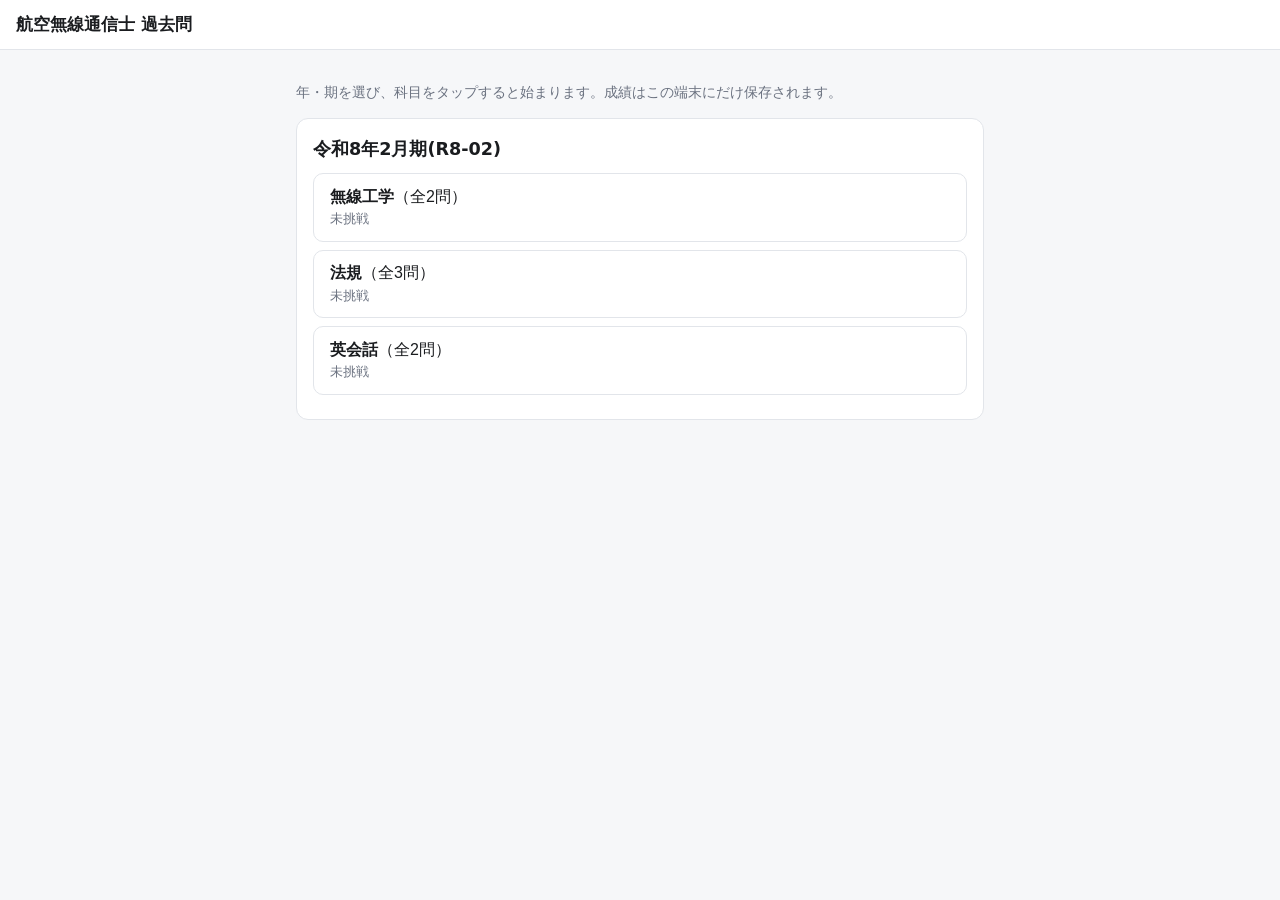
==== index.html @ 79423edd "Phase0: 航空無線通信士 過去問アプリ(素の静的サイト) - index.html/app.js/style.css + quiz-core.mjs(採点/成績の純粋関数) - 選択→1問ずつ(" ====
<!doctype html>
<html lang="ja">
<head>
  <meta charset="utf-8">
  <meta name="viewport" content="width=device-width, initial-scale=1, viewport-fit=cover">
  <title>航空無線通信士 過去問</title>
  <link rel="stylesheet" href="style.css">
</head>
<body>
  <header>
    <h1>航空無線通信士 過去問</h1>
    <button id="home-btn" class="link-btn" hidden>← 科目選択にもどる</button>
  </header>

  <!-- 選択画面 -->
  <section id="screen-select" class="screen">
    <p class="hint">年・期を選び、科目をタップすると始まります。成績はこの端末にだけ保存されます。</p>
    <div id="exam-list"></div>
  </section>

  <!-- 出題画面 -->
  <section id="screen-quiz" class="screen" hidden>
    <div id="quiz-meta"></div>
    <div id="progress"></div>
    <article id="question"></article>
    <nav id="quiz-nav">
      <button id="prev-btn">← 前へ</button>
      <button id="next-btn">次へ →</button>
      <button id="grade-btn" class="primary" hidden>採点する</button>
    </nav>
  </section>

  <!-- 結果画面 -->
  <section id="screen-result" class="screen" hidden>
    <div id="result-summary"></div>
    <h2>誤答の見直し</h2>
    <div id="wrong-list"></div>
    <button id="result-home-btn" class="primary">科目選択にもどる</button>
  </section>

  <script type="module" src="app.js"></script>
</body>
</html>
---- style.css ----
:root {
  --bg: #f6f7f9; --card: #ffffff; --ink: #1a1c1f; --muted: #6b7280;
  --line: #e2e5ea; --accent: #1a73e8; --ok: #137333; --ng: #c5221f;
  --pick: #e8f0fe;
}
@media (prefers-color-scheme: dark) {
  :root {
    --bg: #14161a; --card: #1e2127; --ink: #e8eaed; --muted: #9aa0a6;
    --line: #2c2f36; --accent: #8ab4f8; --ok: #81c995; --ng: #f28b82;
    --pick: #223049;
  }
}
* { box-sizing: border-box; }
body {
  margin: 0; background: var(--bg); color: var(--ink);
  font-family: system-ui, "Hiragino Sans", "Noto Sans JP", sans-serif;
  line-height: 1.6; -webkit-text-size-adjust: 100%;
}
header {
  position: sticky; top: 0; background: var(--card); border-bottom: 1px solid var(--line);
  padding: .7rem 1rem; display: flex; align-items: center; gap: 1rem;
}
header h1 { font-size: 1.05rem; margin: 0; }
.link-btn { background: none; border: none; color: var(--accent); cursor: pointer; font-size: .9rem; }
.screen { max-width: 720px; margin: 0 auto; padding: 1rem; }
.hint { color: var(--muted); font-size: .9rem; }

/* 選択画面 */
.exam-card { background: var(--card); border: 1px solid var(--line); border-radius: 12px; padding: 1rem; margin-bottom: 1rem; }
.exam-card h2 { margin: 0 0 .6rem; font-size: 1.1rem; }
.subject-btn {
  display: block; width: 100%; text-align: left; background: var(--card);
  border: 1px solid var(--line); border-radius: 10px; padding: .8rem 1rem; margin: .5rem 0;
  color: var(--ink); cursor: pointer; font-size: 1rem;
}
.subject-btn:hover { border-color: var(--accent); }
.subject-btn .name { font-weight: 700; }
.subject-btn .stats { display: block; color: var(--muted); font-size: .8rem; margin-top: .2rem; }

/* 出題画面 */
#quiz-meta { color: var(--muted); font-size: .85rem; }
#progress { font-size: .85rem; color: var(--muted); margin: .3rem 0 .8rem; }
#question { background: var(--card); border: 1px solid var(--line); border-radius: 12px; padding: 1rem; }
.q-no { font-weight: 700; color: var(--accent); }
.q-instruction { font-size: .9rem; color: var(--muted); margin: .3rem 0; }
.q-text { margin: .5rem 0 1rem; white-space: pre-wrap; }
.q-figure { max-width: 100%; border: 1px solid var(--line); border-radius: 8px; margin-bottom: 1rem; }
.figure-missing { padding: 1.5rem; text-align: center; color: var(--muted); background: var(--bg); border: 1px dashed var(--line); border-radius: 8px; margin-bottom: 1rem; }
.choice { display: flex; gap: .6rem; align-items: flex-start; border: 1px solid var(--line); border-radius: 10px; padding: .7rem .8rem; margin: .5rem 0; cursor: pointer; }
.choice:hover { border-color: var(--accent); }
.choice.picked { background: var(--pick); border-color: var(--accent); }
.choice input { margin-top: .35rem; }
.blank-group { border-top: 1px solid var(--line); padding-top: .7rem; margin-top: .7rem; }
.blank-label { font-weight: 700; }
.blank-text { font-size: .95rem; margin: .2rem 0 .4rem; }
.blank-group select { width: 100%; padding: .5rem; border-radius: 8px; border: 1px solid var(--line); background: var(--card); color: var(--ink); font-size: 1rem; }
.tf-row { display: inline-flex; gap: 1rem; margin-right: 1rem; }

#quiz-nav { display: flex; gap: .6rem; margin-top: 1rem; }
#quiz-nav button { flex: 1; padding: .8rem; border-radius: 10px; border: 1px solid var(--line); background: var(--card); color: var(--ink); font-size: 1rem; cursor: pointer; }
button.primary { background: var(--accent); color: #fff; border-color: var(--accent); font-weight: 700; }
button:disabled { opacity: .4; cursor: default; }

/* 結果画面 */
#result-summary { background: var(--card); border: 1px solid var(--line); border-radius: 12px; padding: 1.2rem; text-align: center; }
.score-big { font-size: 2.2rem; font-weight: 800; }
.rate { font-size: 1.1rem; color: var(--muted); }
.wrong-item { background: var(--card); border: 1px solid var(--line); border-left: 4px solid var(--ng); border-radius: 10px; padding: .9rem; margin: .7rem 0; }
.wrong-item .yours { color: var(--ng); }
.wrong-item .correct { color: var(--ok); }
.wrong-item .explanation { font-size: .9rem; color: var(--muted); margin-top: .5rem; }
.all-correct { color: var(--ok); font-weight: 700; }
#result-home-btn { width: 100%; padding: .9rem; border-radius: 10px; margin-top: 1rem; cursor: pointer; }
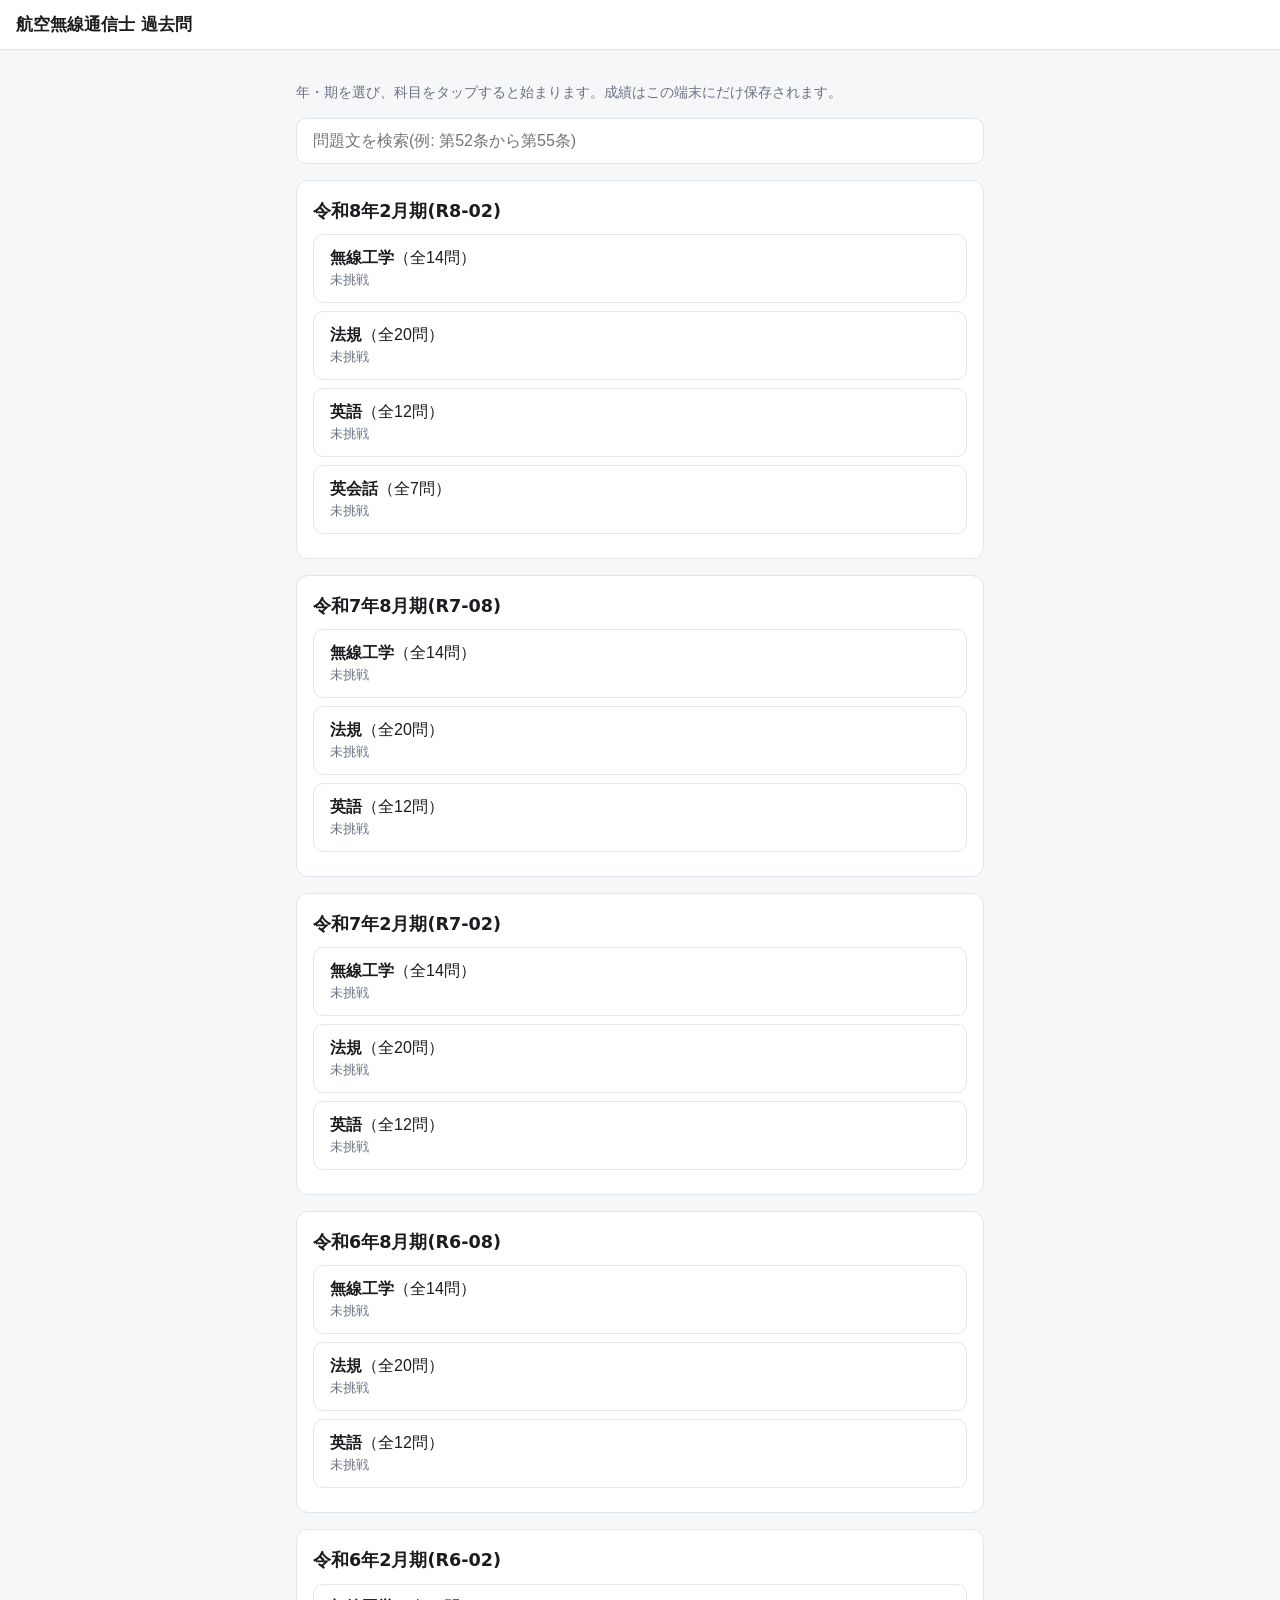
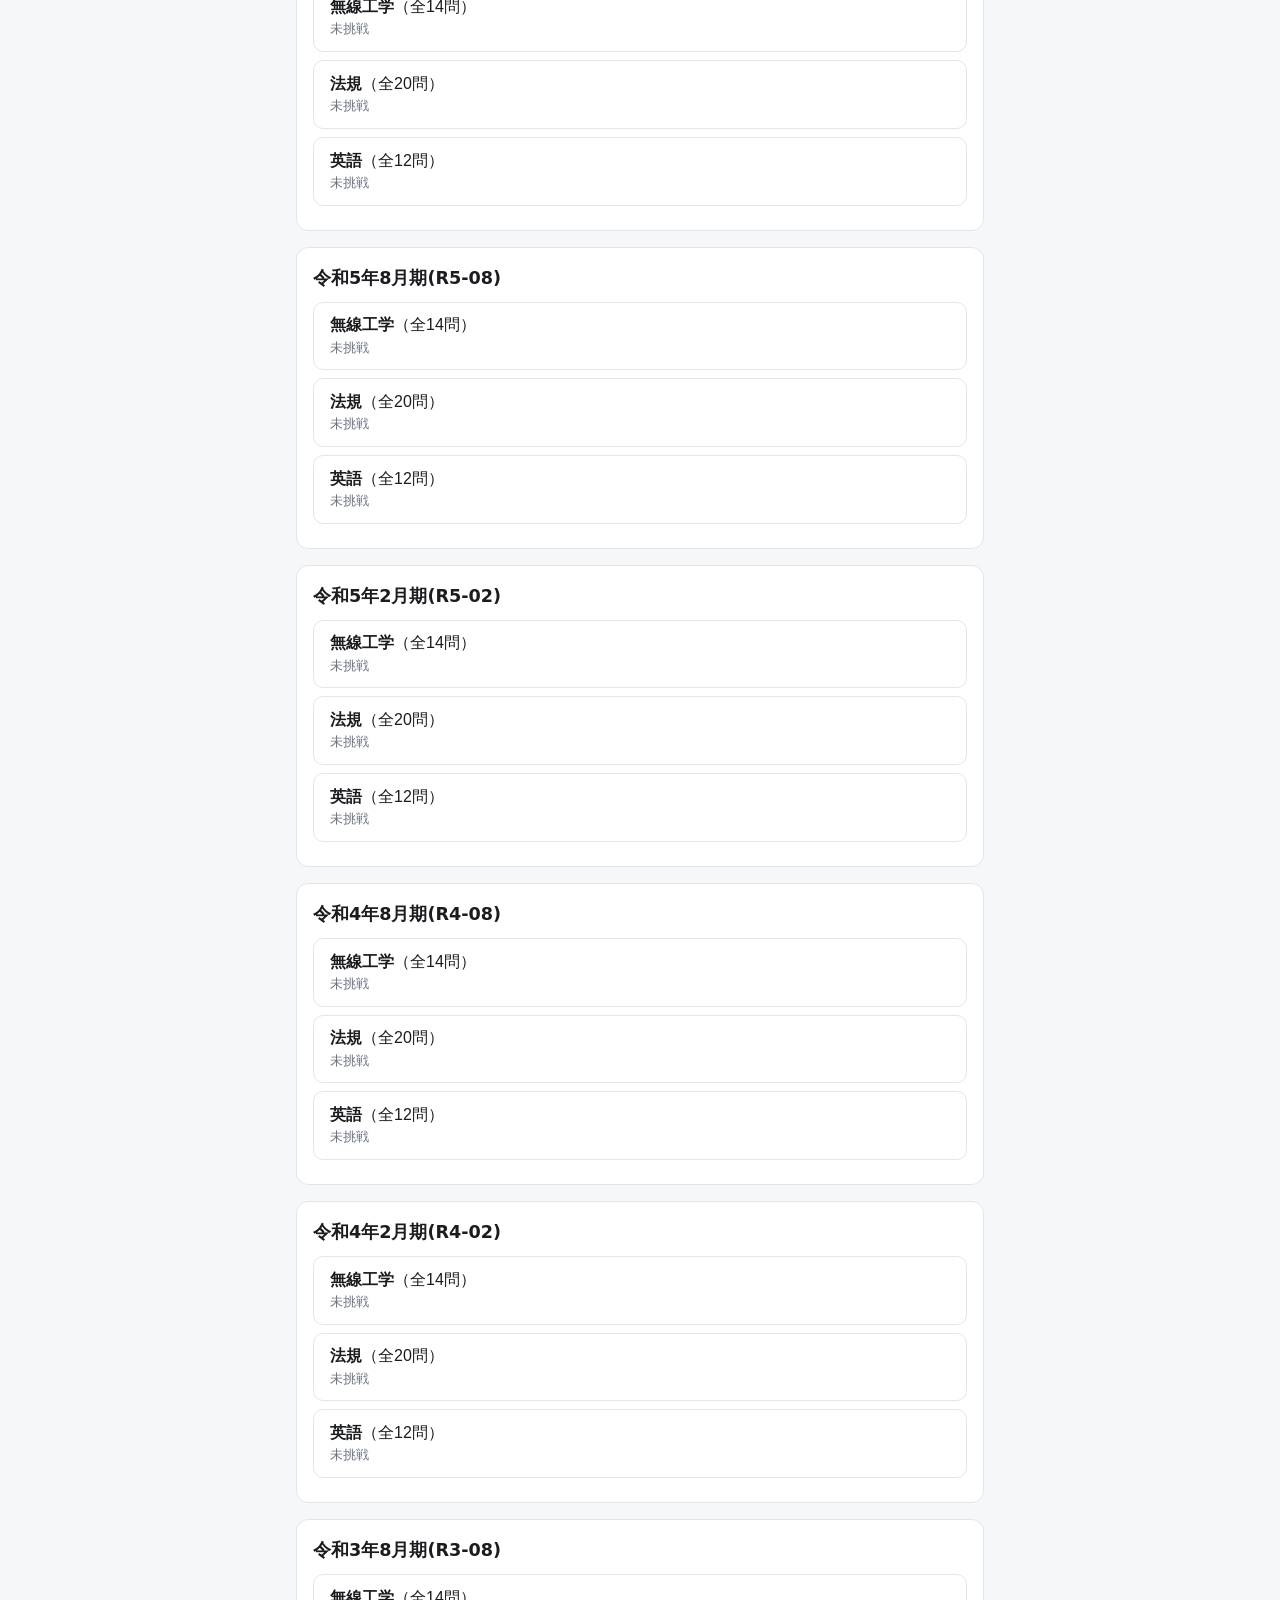
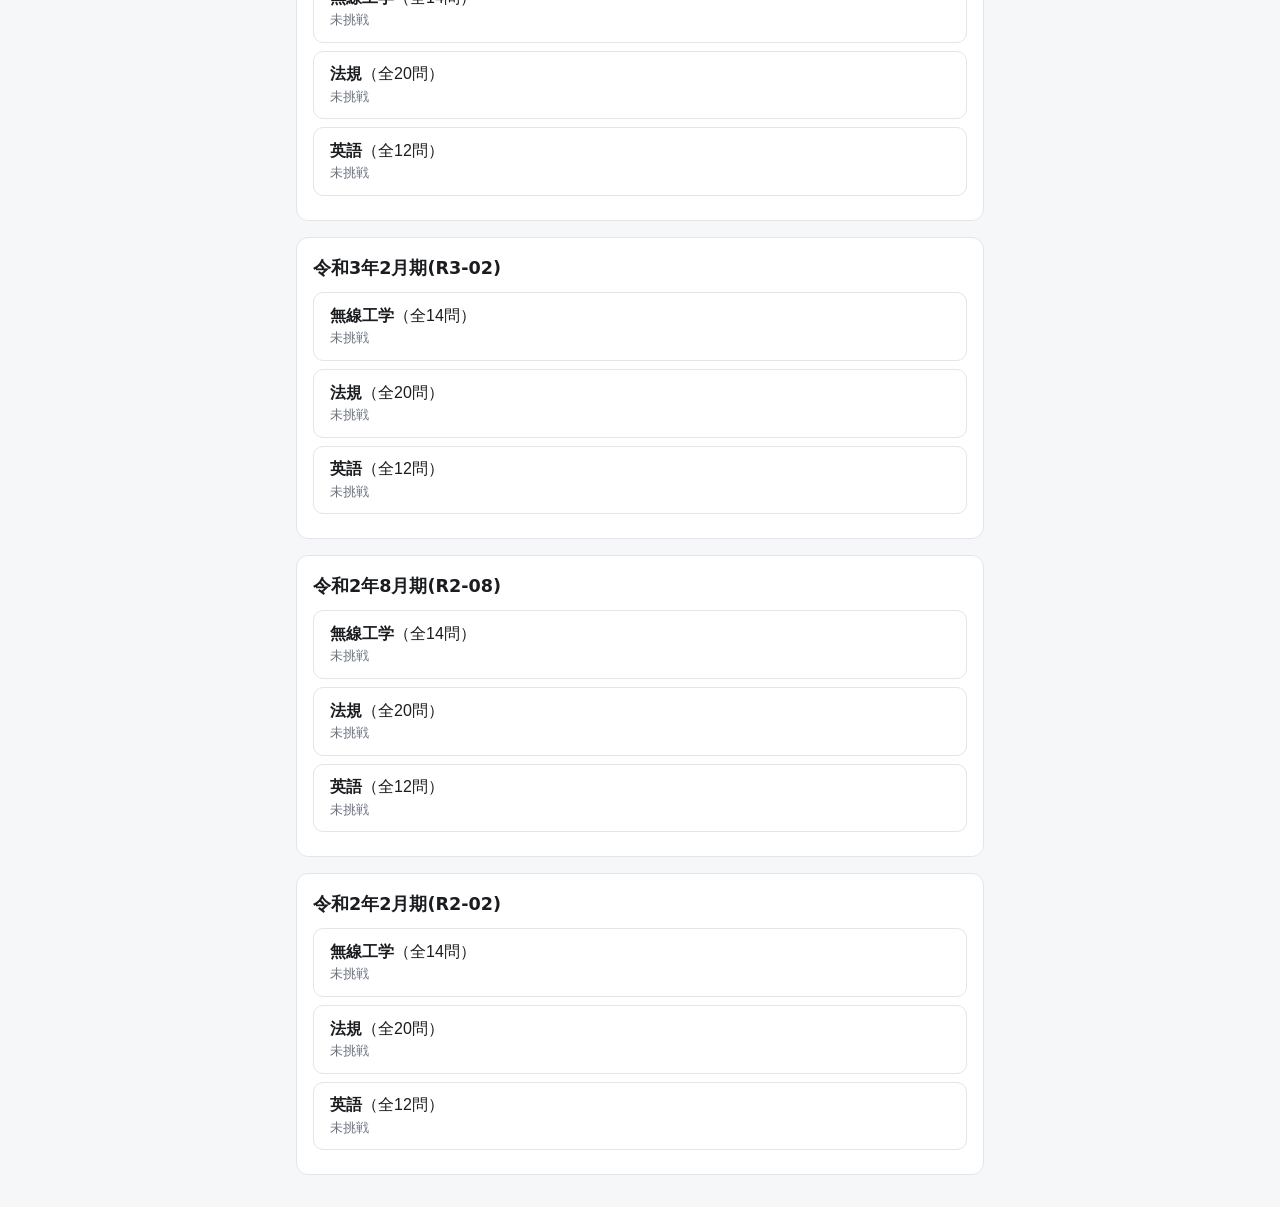
==== commit 108503a4: "問題文の全文検索を追加 選択画面に検索ボックスを追加し、全13期・約605問を横断して instruction/text/passage/options/blanks/explanationから文言検" ====
--- a/index.html
+++ b/index.html
@@ -15,6 +15,10 @@
   <!-- 選択画面 -->
   <section id="screen-select" class="screen">
     <p class="hint">年・期を選び、科目をタップすると始まります。成績はこの端末にだけ保存されます。</p>
+    <div id="search-box">
+      <input type="search" id="search-input" placeholder="問題文を検索(例: 第52条から第55条)" autocomplete="off">
+    </div>
+    <div id="search-results" hidden></div>
     <div id="exam-list"></div>
   </section>
 
--- a/style.css
+++ b/style.css
@@ -36,13 +36,46 @@
 .subject-btn:hover { border-color: var(--accent); }
 .subject-btn .name { font-weight: 700; }
 .subject-btn .stats { display: block; color: var(--muted); font-size: .8rem; margin-top: .2rem; }
+.mistake-review-btn {
+  display: block; width: 100%; text-align: left; margin: 0 0 .6rem; padding: .8rem 1.1rem;
+  background: transparent; border: 1.5px dashed #d9730d; border-radius: 12px;
+  color: #d9730d; font-size: .95rem; font-weight: 700; cursor: pointer;
+}
+.mistake-review-btn:hover { background: rgba(217, 115, 13, 0.08); }
+@media (prefers-color-scheme: dark) {
+  .mistake-review-btn { color: #e8894a; border-color: #e8894a; }
+  .mistake-review-btn:hover { background: rgba(232, 137, 74, 0.12); }
+}
+
+/* 検索 */
+#search-box { margin-bottom: 1rem; }
+#search-input {
+  width: 100%; padding: .8rem 1rem; border-radius: 10px; border: 1px solid var(--line);
+  background: var(--card); color: var(--ink); font-size: 1rem;
+}
+#search-input:focus { outline: none; border-color: var(--accent); }
+#search-results { margin-bottom: 1rem; }
+.search-result-count { color: var(--muted); font-size: .85rem; margin-bottom: .6rem; }
+.search-no-results { color: var(--muted); text-align: center; padding: 1.5rem; }
+.search-result { background: var(--card); border: 1px solid var(--line); border-radius: 10px; padding: .8rem 1rem; margin: .6rem 0; }
+.search-result-summary { cursor: pointer; }
+.search-result-summary:hover .snippet { color: var(--accent); }
+.search-result .snippet { margin-top: .4rem; font-size: .9rem; white-space: pre-wrap; }
+.search-result mark { background: var(--pick); color: var(--ink); border-radius: 3px; padding: 0 .1rem; }
+.search-result-detail { margin-top: .8rem; padding-top: .8rem; border-top: 1px solid var(--line); }
+.search-result-detail .correct { color: var(--ok); }
+.search-result-detail .explanation { font-size: .9rem; color: var(--muted); margin-top: .5rem; }
 
 /* 出題画面 */
 #quiz-meta { color: var(--muted); font-size: .85rem; }
 #progress { font-size: .85rem; color: var(--muted); margin: .3rem 0 .8rem; }
 #question { background: var(--card); border: 1px solid var(--line); border-radius: 12px; padding: 1rem; }
 .q-no { font-weight: 700; color: var(--accent); }
+.prev-wrong-badge { display: inline-block; margin-left: .6rem; padding: .1rem .5rem; font-size: .72rem; font-weight: 700; color: #fff; background: #d9730d; border-radius: 999px; vertical-align: middle; }
+@media (prefers-color-scheme: dark) { .prev-wrong-badge { background: #e8894a; color: #1a1c1f; } }
+.source-tag { display: inline-block; margin-left: .6rem; padding: .05rem .5rem; font-size: .72rem; font-weight: 600; color: var(--muted); background: var(--bg); border: 1px solid var(--line); border-radius: 999px; vertical-align: middle; }
 .q-instruction { font-size: .9rem; color: var(--muted); margin: .3rem 0; }
+.q-passage { white-space: pre-wrap; background: var(--bg); border: 1px solid var(--line); border-radius: 8px; padding: .8rem; margin: .5rem 0 .8rem; max-height: 46vh; overflow-y: auto; font-size: .95rem; }
 .q-text { margin: .5rem 0 1rem; white-space: pre-wrap; }
 .q-figure { max-width: 100%; border: 1px solid var(--line); border-radius: 8px; margin-bottom: 1rem; }
 .figure-missing { padding: 1.5rem; text-align: center; color: var(--muted); background: var(--bg); border: 1px dashed var(--line); border-radius: 8px; margin-bottom: 1rem; }
@@ -50,6 +83,12 @@
 .choice:hover { border-color: var(--accent); }
 .choice.picked { background: var(--pick); border-color: var(--accent); }
 .choice input { margin-top: .35rem; }
+.fill-text { line-height: 2.4; }
+select.blank-inline { display: inline-block; margin: 0 .15rem; padding: .1rem .35rem; border-radius: 6px; border: 1.5px solid var(--accent); background: var(--pick); color: var(--ink); font-size: .95rem; max-width: 100%; vertical-align: baseline; }
+.option-pool { margin-top: 1rem; padding: .8rem; background: var(--bg); border: 1px solid var(--line); border-radius: 8px; font-size: .9rem; }
+.pool-head { font-weight: 700; color: var(--muted); margin-bottom: .4rem; }
+.pool-item { display: inline-block; margin: .2rem 1rem .2rem 0; }
+.pool-item b { color: var(--accent); margin-right: .25rem; }
 .blank-group { border-top: 1px solid var(--line); padding-top: .7rem; margin-top: .7rem; }
 .blank-label { font-weight: 700; }
 .blank-text { font-size: .95rem; margin: .2rem 0 .4rem; }
@@ -65,6 +104,9 @@
 #result-summary { background: var(--card); border: 1px solid var(--line); border-radius: 12px; padding: 1.2rem; text-align: center; }
 .score-big { font-size: 2.2rem; font-weight: 800; }
 .rate { font-size: 1.1rem; color: var(--muted); }
+.bank-status { margin-top: .6rem; font-size: .85rem; color: #d9730d; font-weight: 700; }
+.bank-status.resolved { color: var(--ok); }
+@media (prefers-color-scheme: dark) { .bank-status { color: #e8894a; } }
 .wrong-item { background: var(--card); border: 1px solid var(--line); border-left: 4px solid var(--ng); border-radius: 10px; padding: .9rem; margin: .7rem 0; }
 .wrong-item .yours { color: var(--ng); }
 .wrong-item .correct { color: var(--ok); }
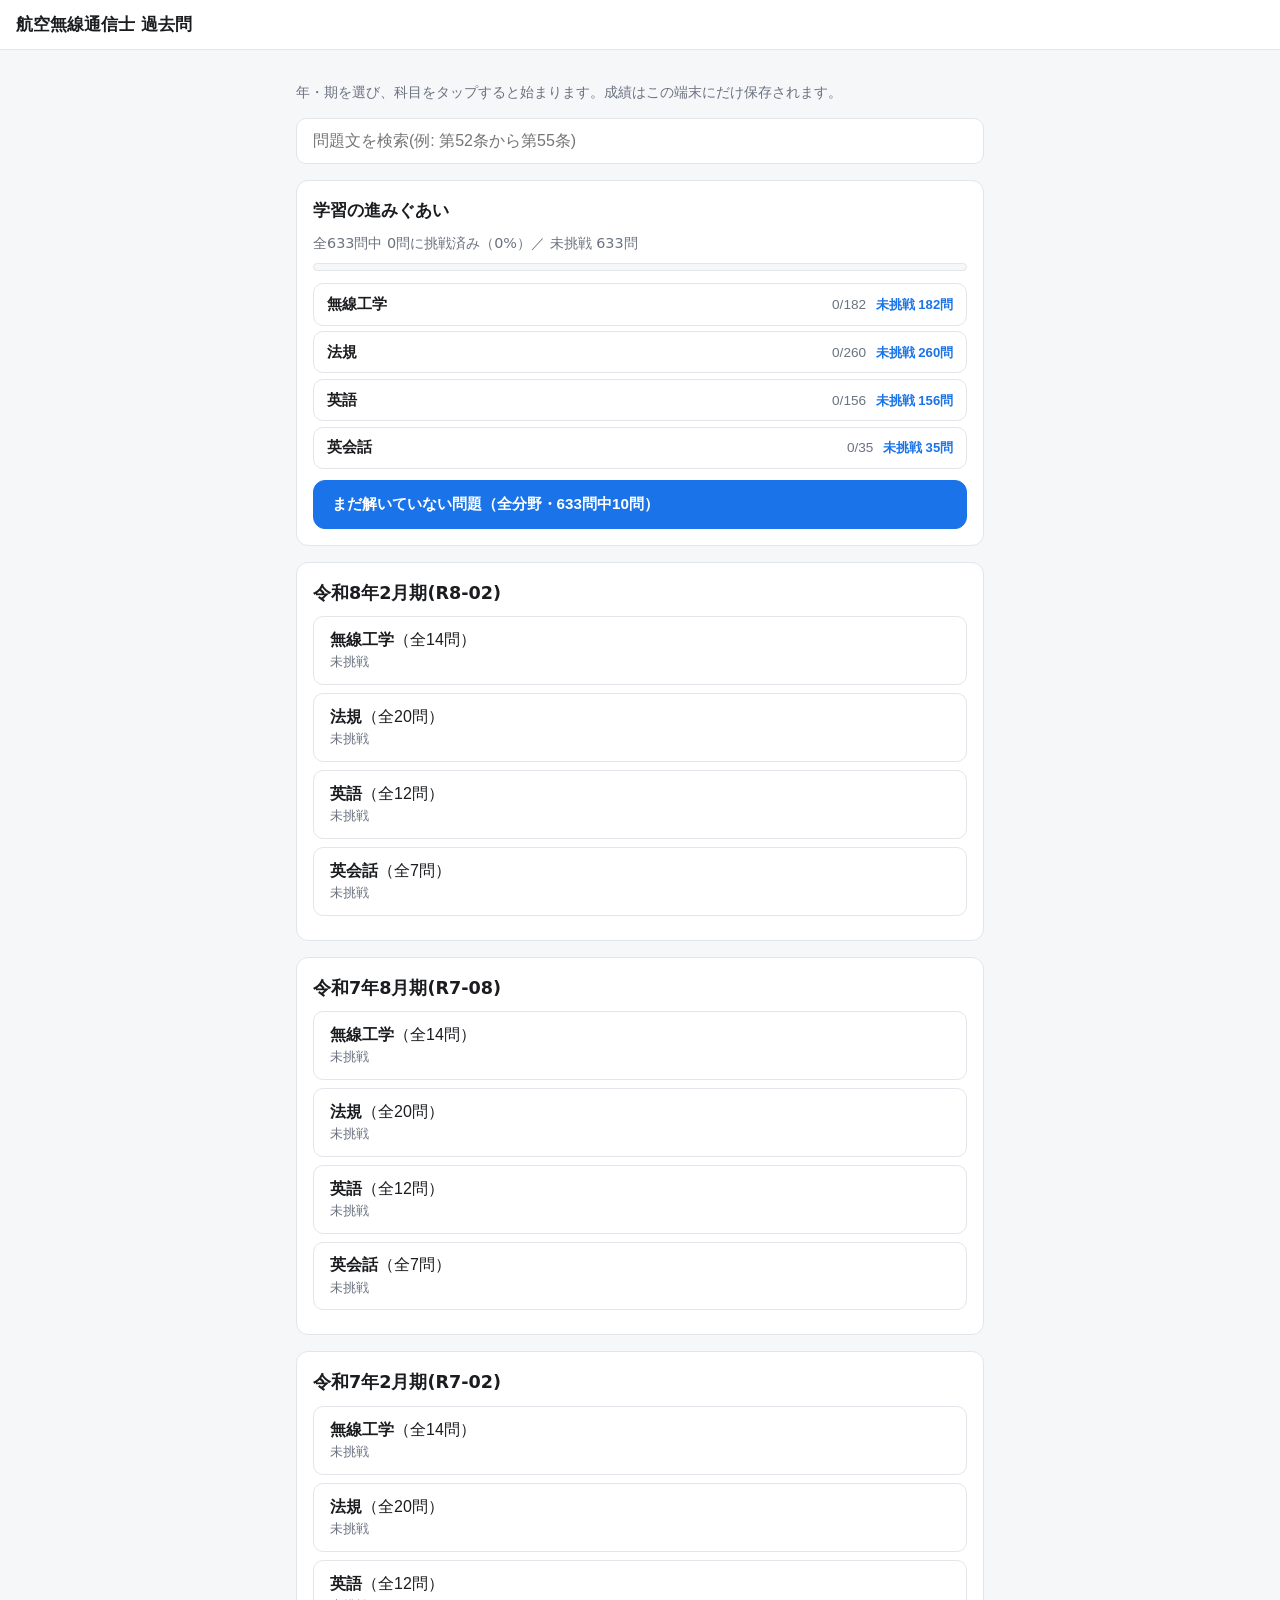
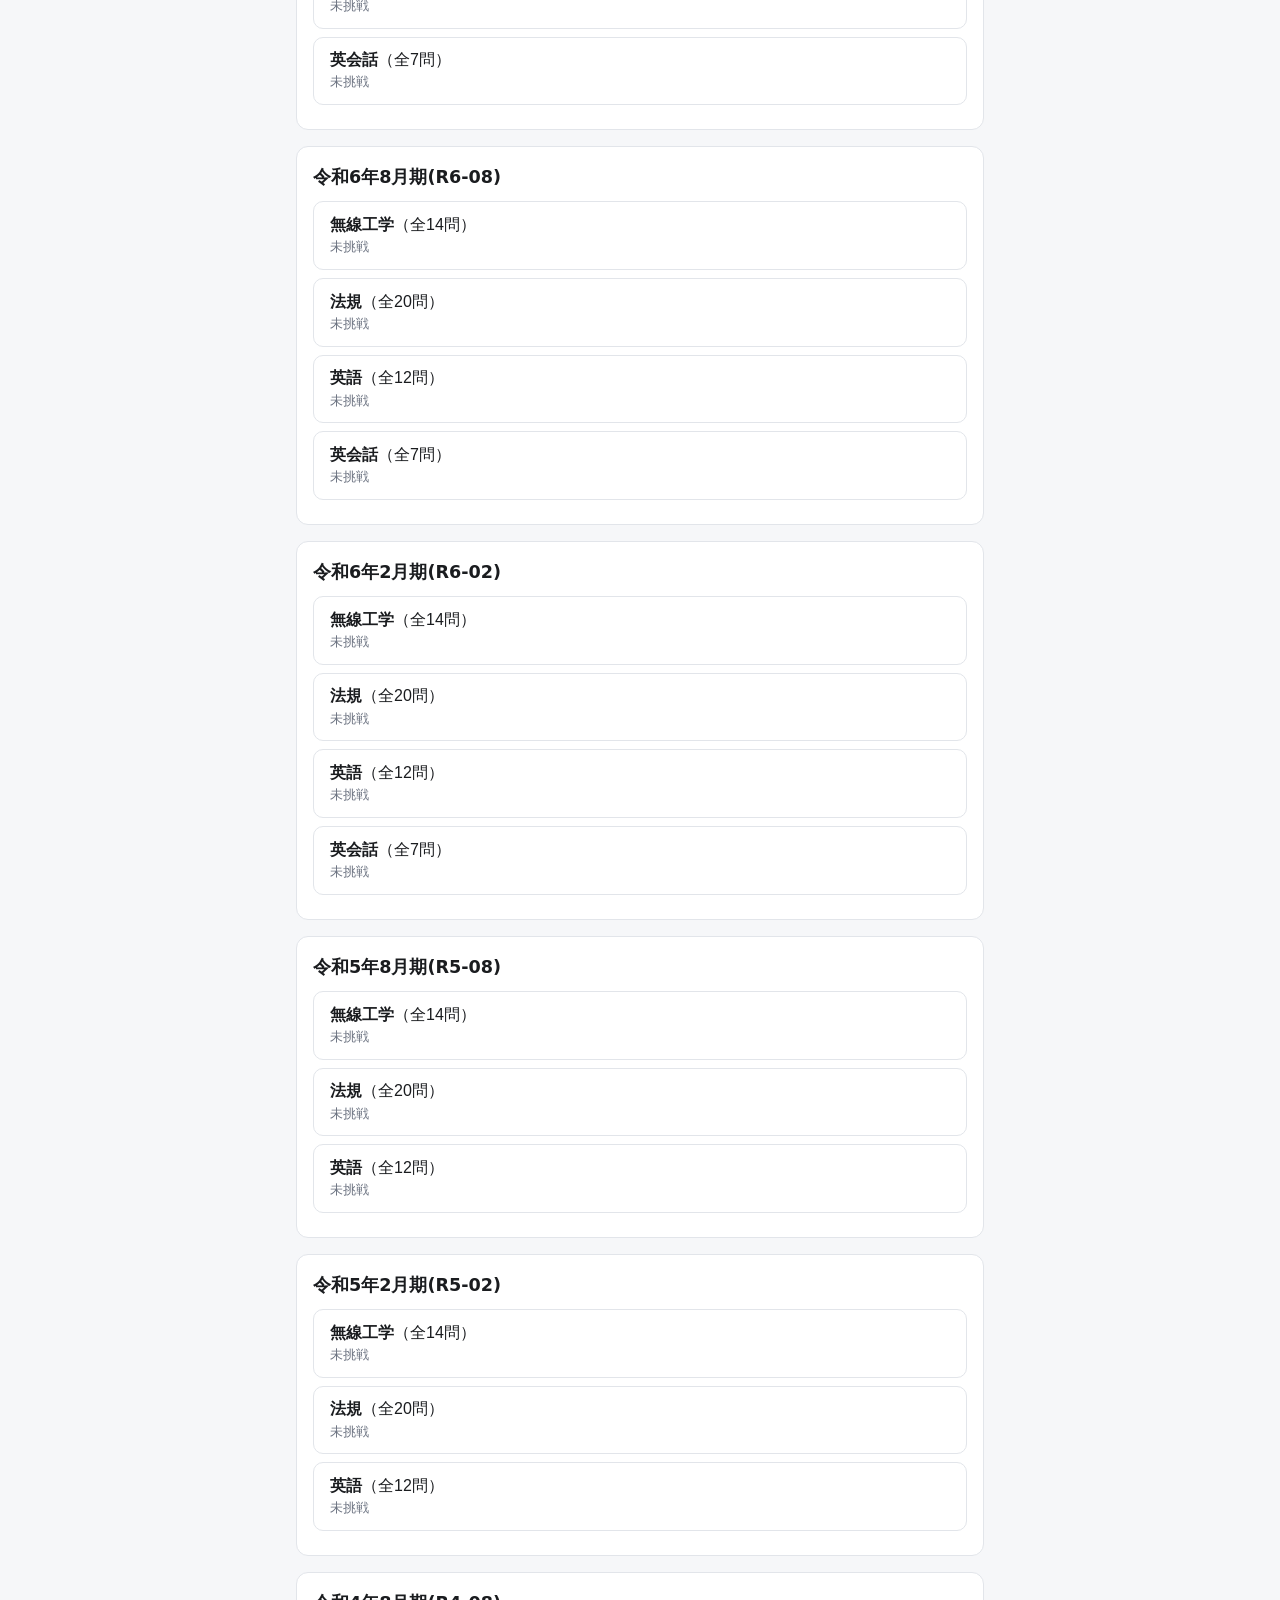
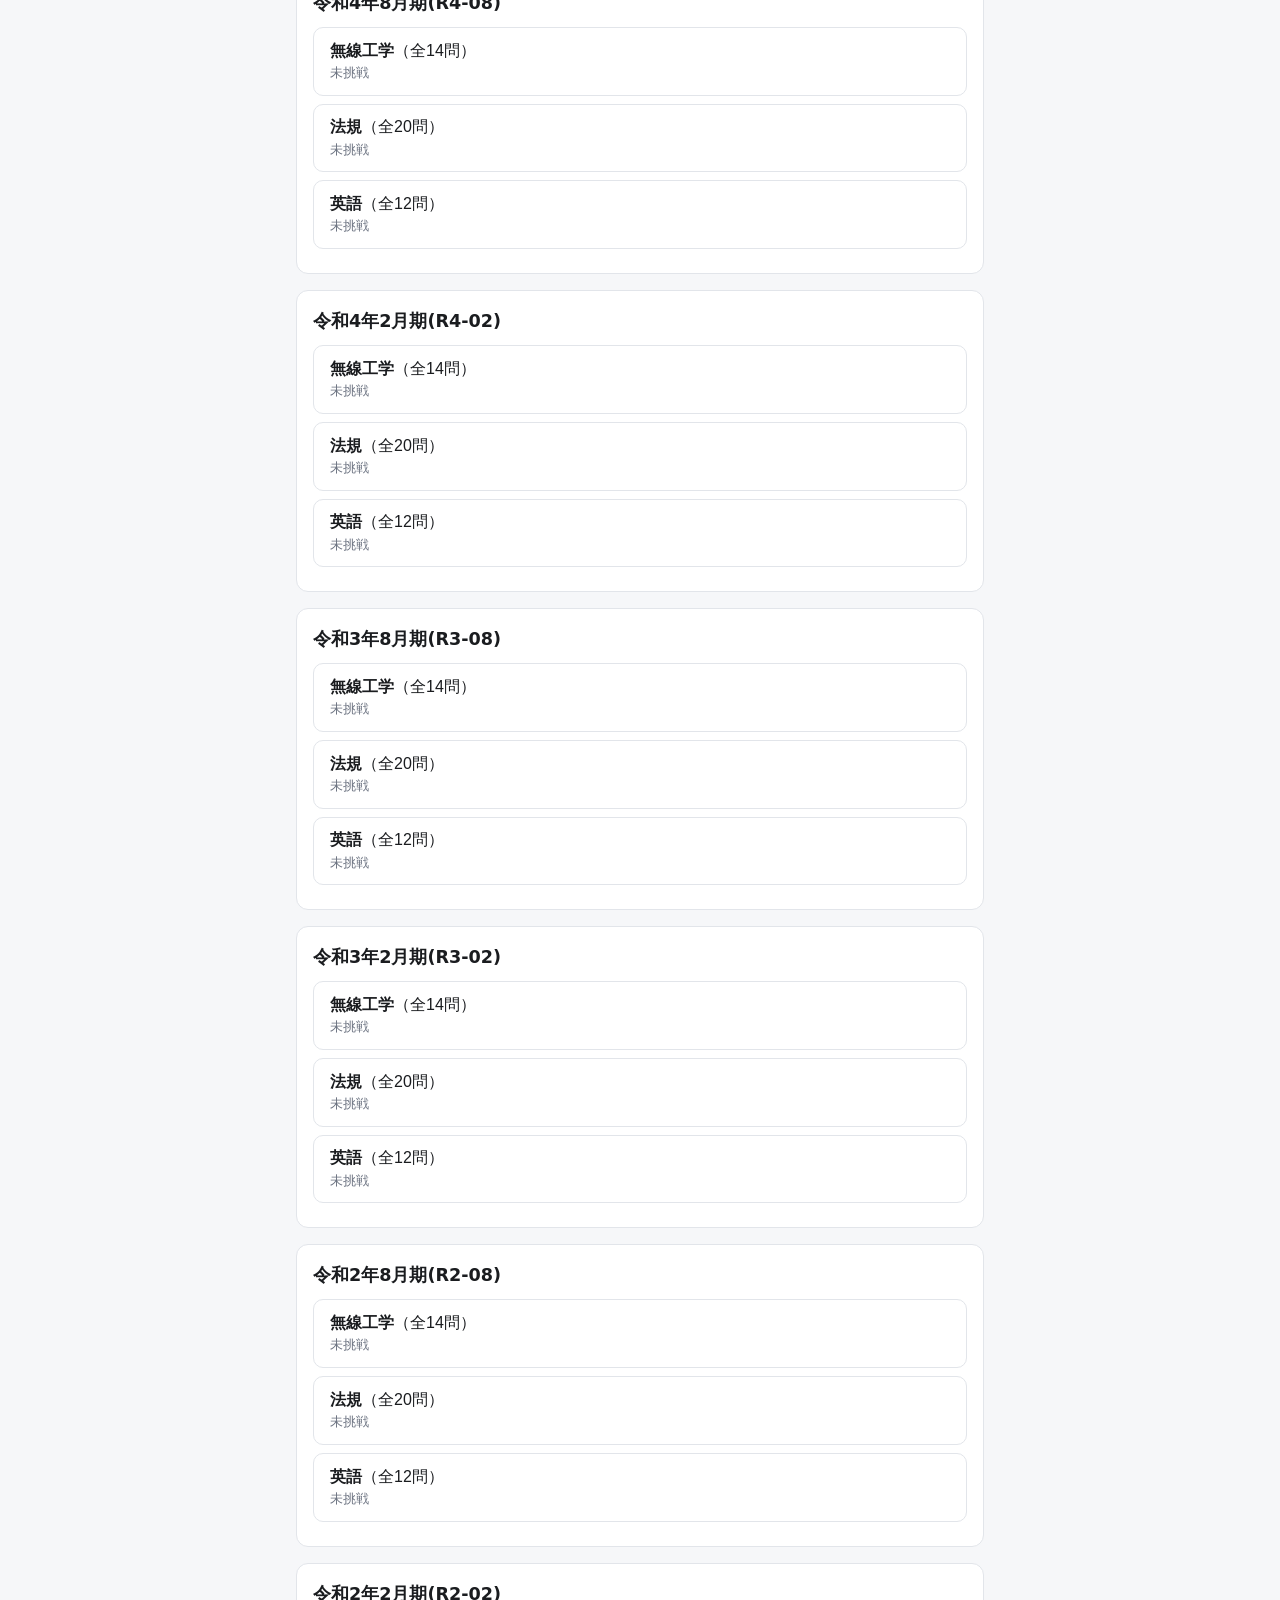
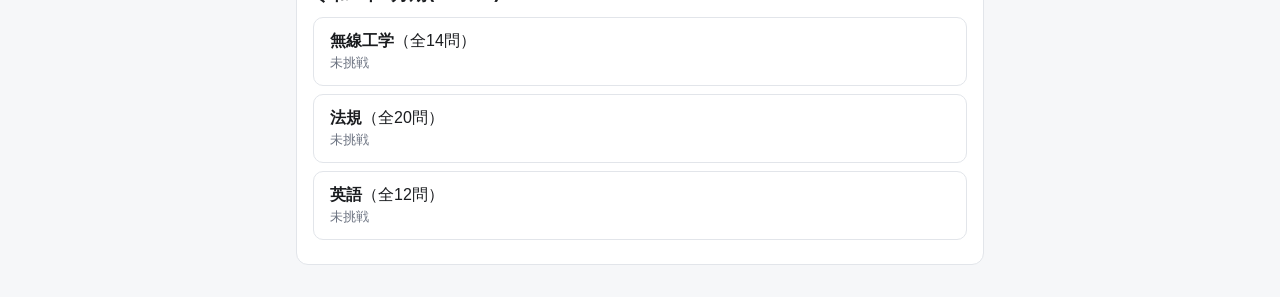
==== commit 83363bda: "未挑戦の可視化・誤答ランキング・合格判定を追加 1. 学習の進みぐあい: 全633問の消化率と科目別の未挑戦数を最上部に表示。    科目行と全分野ボタンから「まだ解いていない問題」だけをランダム出題" ====
--- a/index.html
+++ b/index.html
@@ -20,6 +20,13 @@
     </div>
     <div id="search-results" hidden></div>
     <div id="exam-list"></div>
+  </section>
+
+  <!-- よく間違える問題ランキング -->
+  <section id="screen-ranking" class="screen" hidden>
+    <h2 class="ranking-title">よく間違える問題</h2>
+    <p class="hint">通算で間違えた回数が多い順です。タップすると正解まで表示します。</p>
+    <div id="ranking-list"></div>
   </section>
 
   <!-- 出題画面 -->
--- a/style.css
+++ b/style.css
@@ -47,6 +47,42 @@
   .mistake-review-btn:hover { background: rgba(232, 137, 74, 0.12); }
 }
 
+/* 学習の進みぐあい */
+.progress-card { background: var(--card); border: 1px solid var(--line); border-radius: 12px; padding: 1rem; margin-bottom: 1rem; }
+.progress-card h2 { margin: 0 0 .5rem; font-size: 1.05rem; }
+.progress-line { font-size: .9rem; color: var(--muted); }
+.progress-bar { height: 8px; background: var(--bg); border: 1px solid var(--line); border-radius: 999px; overflow: hidden; margin: .5rem 0 .8rem; }
+.progress-bar span { display: block; height: 100%; background: var(--accent); }
+.progress-row {
+  display: flex; align-items: baseline; gap: .6rem; width: 100%; text-align: left;
+  background: var(--card); border: 1px solid var(--line); border-radius: 10px;
+  padding: .6rem .8rem; margin: .35rem 0; color: var(--ink); cursor: pointer; font-size: .95rem;
+}
+.progress-row:hover:not(:disabled) { border-color: var(--accent); }
+.progress-row:disabled { opacity: .5; cursor: default; }
+.progress-row .ps-name { font-weight: 700; flex: 1; }
+.progress-row .ps-count { color: var(--muted); font-size: .85rem; }
+.progress-row .ps-rest { color: var(--accent); font-size: .82rem; font-weight: 700; }
+.progress-row:disabled .ps-rest { color: var(--ok); }
+.fresh-quiz-btn {
+  display: block; width: 100%; text-align: left; margin: .7rem 0 0; padding: .8rem 1.1rem;
+  background: var(--accent); border: 1.5px solid var(--accent); border-radius: 12px;
+  color: #fff; font-size: .95rem; font-weight: 700; cursor: pointer;
+}
+.ranking-entry-btn {
+  display: block; width: 100%; text-align: left; margin: 0 0 .6rem; padding: .8rem 1.1rem;
+  background: transparent; border: 1.5px dashed var(--muted); border-radius: 12px;
+  color: var(--ink); font-size: .95rem; font-weight: 700; cursor: pointer;
+}
+.ranking-entry-btn:hover { border-color: var(--accent); color: var(--accent); }
+.ranking-title { margin: 0 0 .3rem; font-size: 1.1rem; }
+
+/* 合格判定 */
+.pass-line { margin-top: .7rem; padding: .6rem .8rem; border-radius: 10px; background: var(--bg); border: 1px solid var(--line); font-size: .85rem; line-height: 1.7; }
+.pass-line b { font-size: 1.1rem; }
+.pass-line.ok { border-color: var(--ok); color: var(--ok); }
+.pass-line.ng { border-color: var(--ng); color: var(--ng); }
+
 /* 検索 */
 #search-box { margin-bottom: 1rem; }
 #search-input {
@@ -56,6 +92,13 @@
 #search-input:focus { outline: none; border-color: var(--accent); }
 #search-results { margin-bottom: 1rem; }
 .search-result-count { color: var(--muted); font-size: .85rem; margin-bottom: .6rem; }
+.search-quiz-bar { display: flex; flex-wrap: wrap; gap: .5rem; margin-bottom: .8rem; }
+.search-quiz-btn {
+  flex: 1 1 auto; padding: .7rem 1rem; border-radius: 10px;
+  border: 1.5px solid var(--accent); background: transparent; color: var(--accent);
+  font-size: .9rem; font-weight: 700; cursor: pointer; white-space: nowrap;
+}
+.search-quiz-btn:hover { background: var(--pick); }
 .search-no-results { color: var(--muted); text-align: center; padding: 1.5rem; }
 .search-result { background: var(--card); border: 1px solid var(--line); border-radius: 10px; padding: .8rem 1rem; margin: .6rem 0; }
 .search-result-summary { cursor: pointer; }
@@ -73,6 +116,8 @@
 .q-no { font-weight: 700; color: var(--accent); }
 .prev-wrong-badge { display: inline-block; margin-left: .6rem; padding: .1rem .5rem; font-size: .72rem; font-weight: 700; color: #fff; background: #d9730d; border-radius: 999px; vertical-align: middle; }
 @media (prefers-color-scheme: dark) { .prev-wrong-badge { background: #e8894a; color: #1a1c1f; } }
+.past-wrong-badge { display: inline-block; margin-left: .6rem; padding: .05rem .5rem; font-size: .72rem; font-weight: 600; color: #d9730d; background: var(--bg); border: 1px solid #d9730d; border-radius: 999px; vertical-align: middle; }
+@media (prefers-color-scheme: dark) { .past-wrong-badge { color: #e8894a; border-color: #e8894a; } }
 .source-tag { display: inline-block; margin-left: .6rem; padding: .05rem .5rem; font-size: .72rem; font-weight: 600; color: var(--muted); background: var(--bg); border: 1px solid var(--line); border-radius: 999px; vertical-align: middle; }
 .q-instruction { font-size: .9rem; color: var(--muted); margin: .3rem 0; }
 .q-passage { white-space: pre-wrap; background: var(--bg); border: 1px solid var(--line); border-radius: 8px; padding: .8rem; margin: .5rem 0 .8rem; max-height: 46vh; overflow-y: auto; font-size: .95rem; }
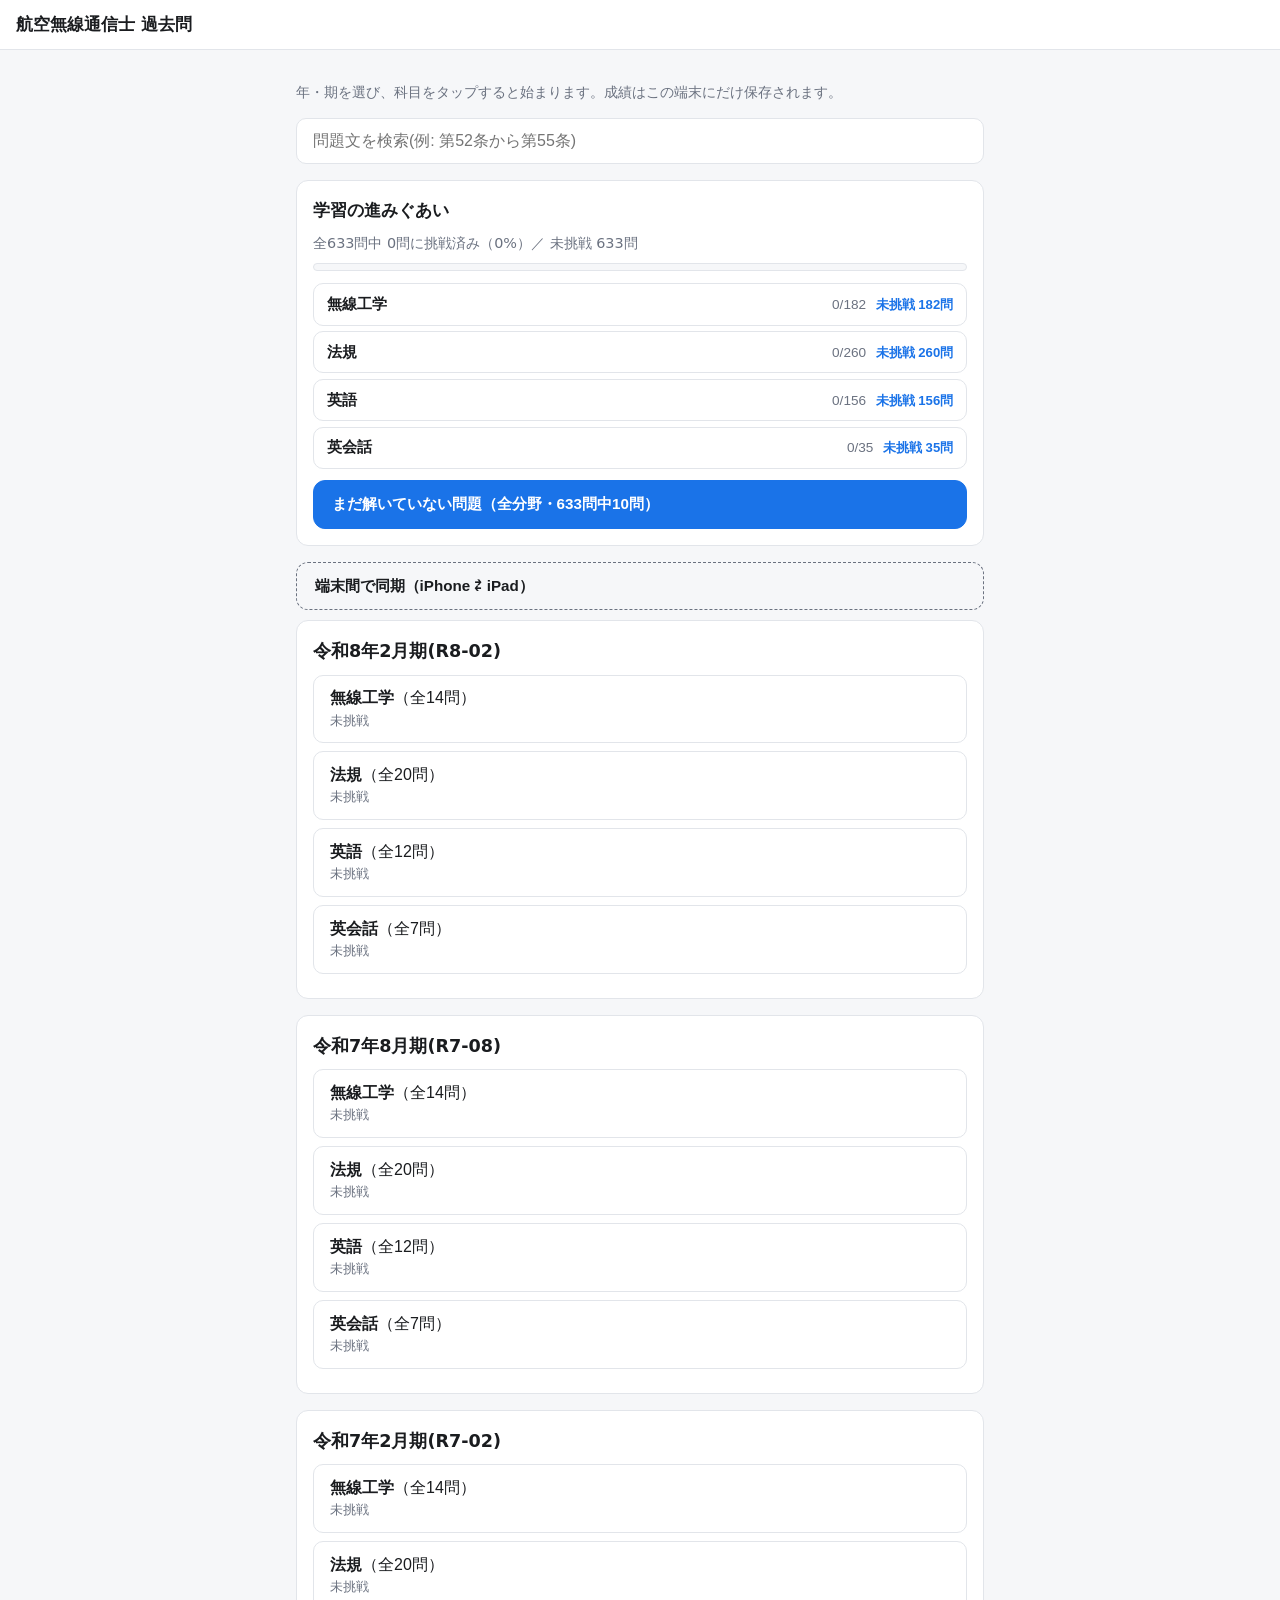
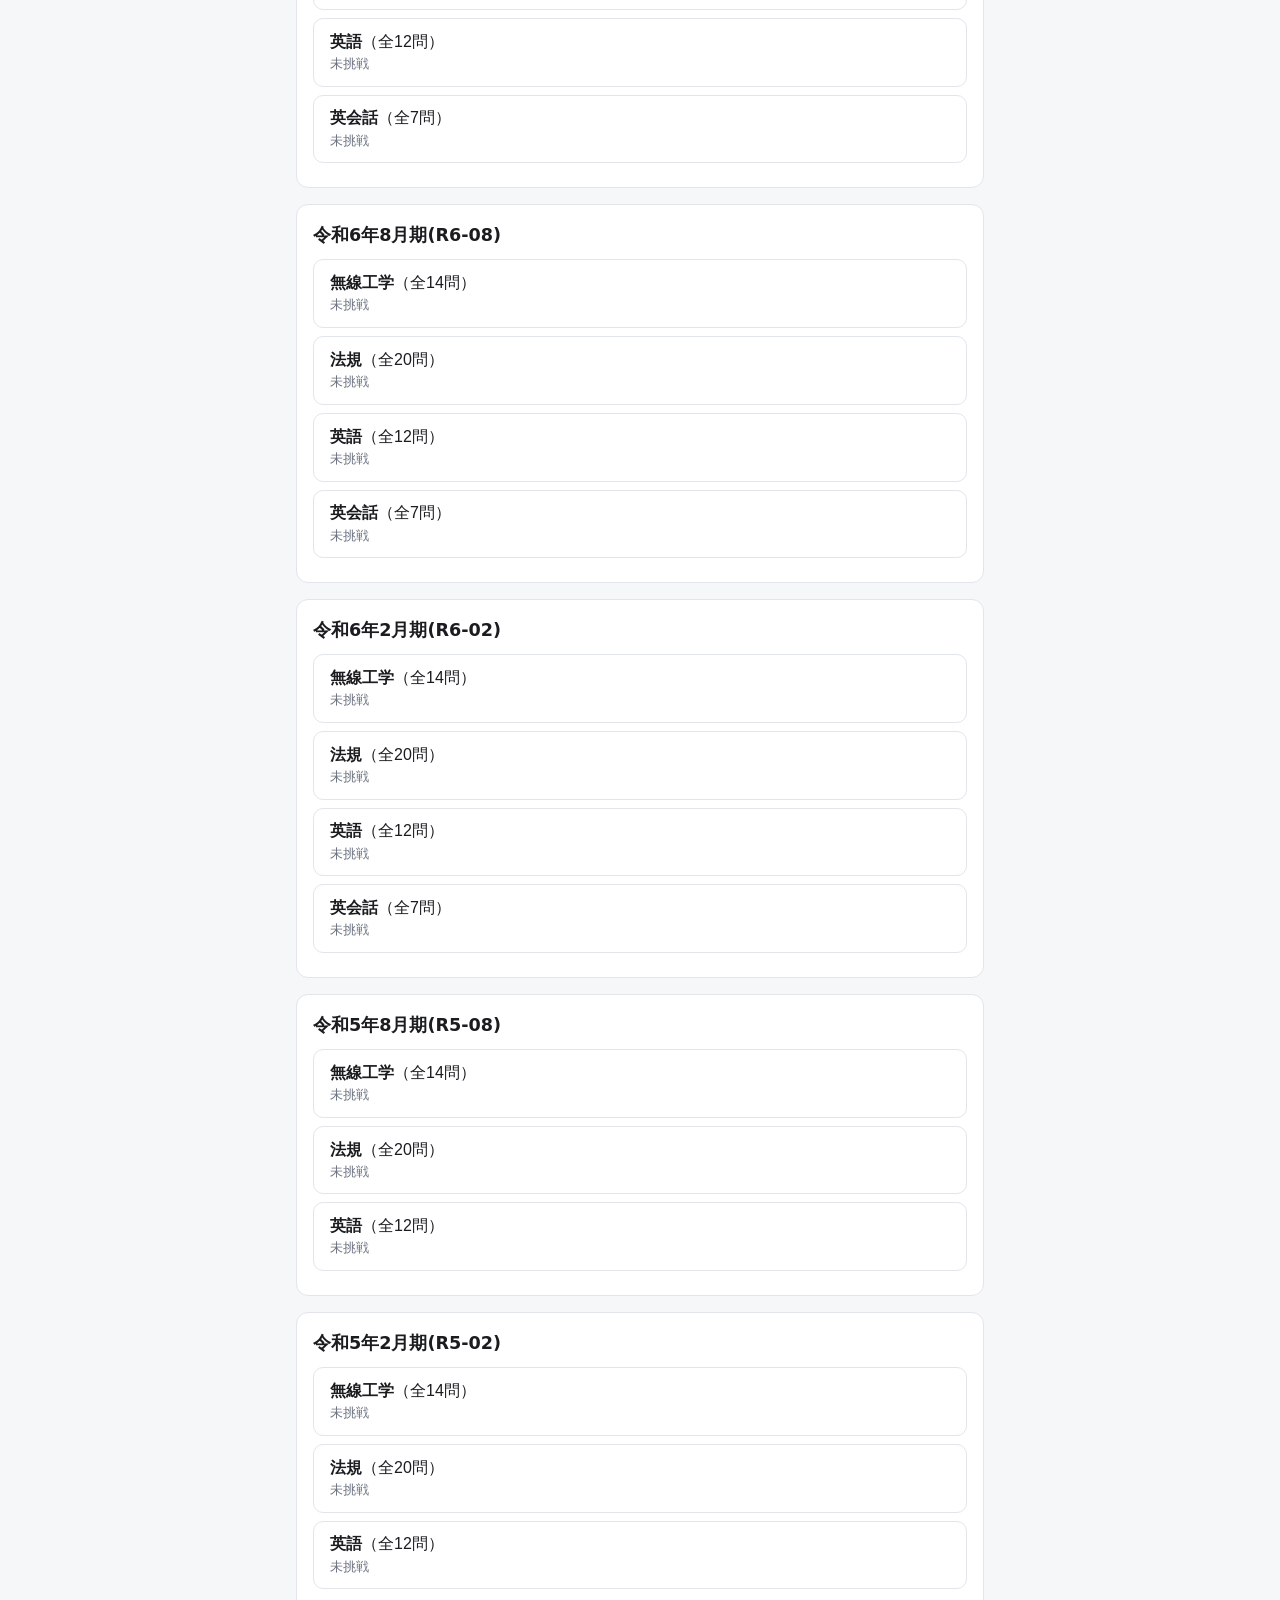
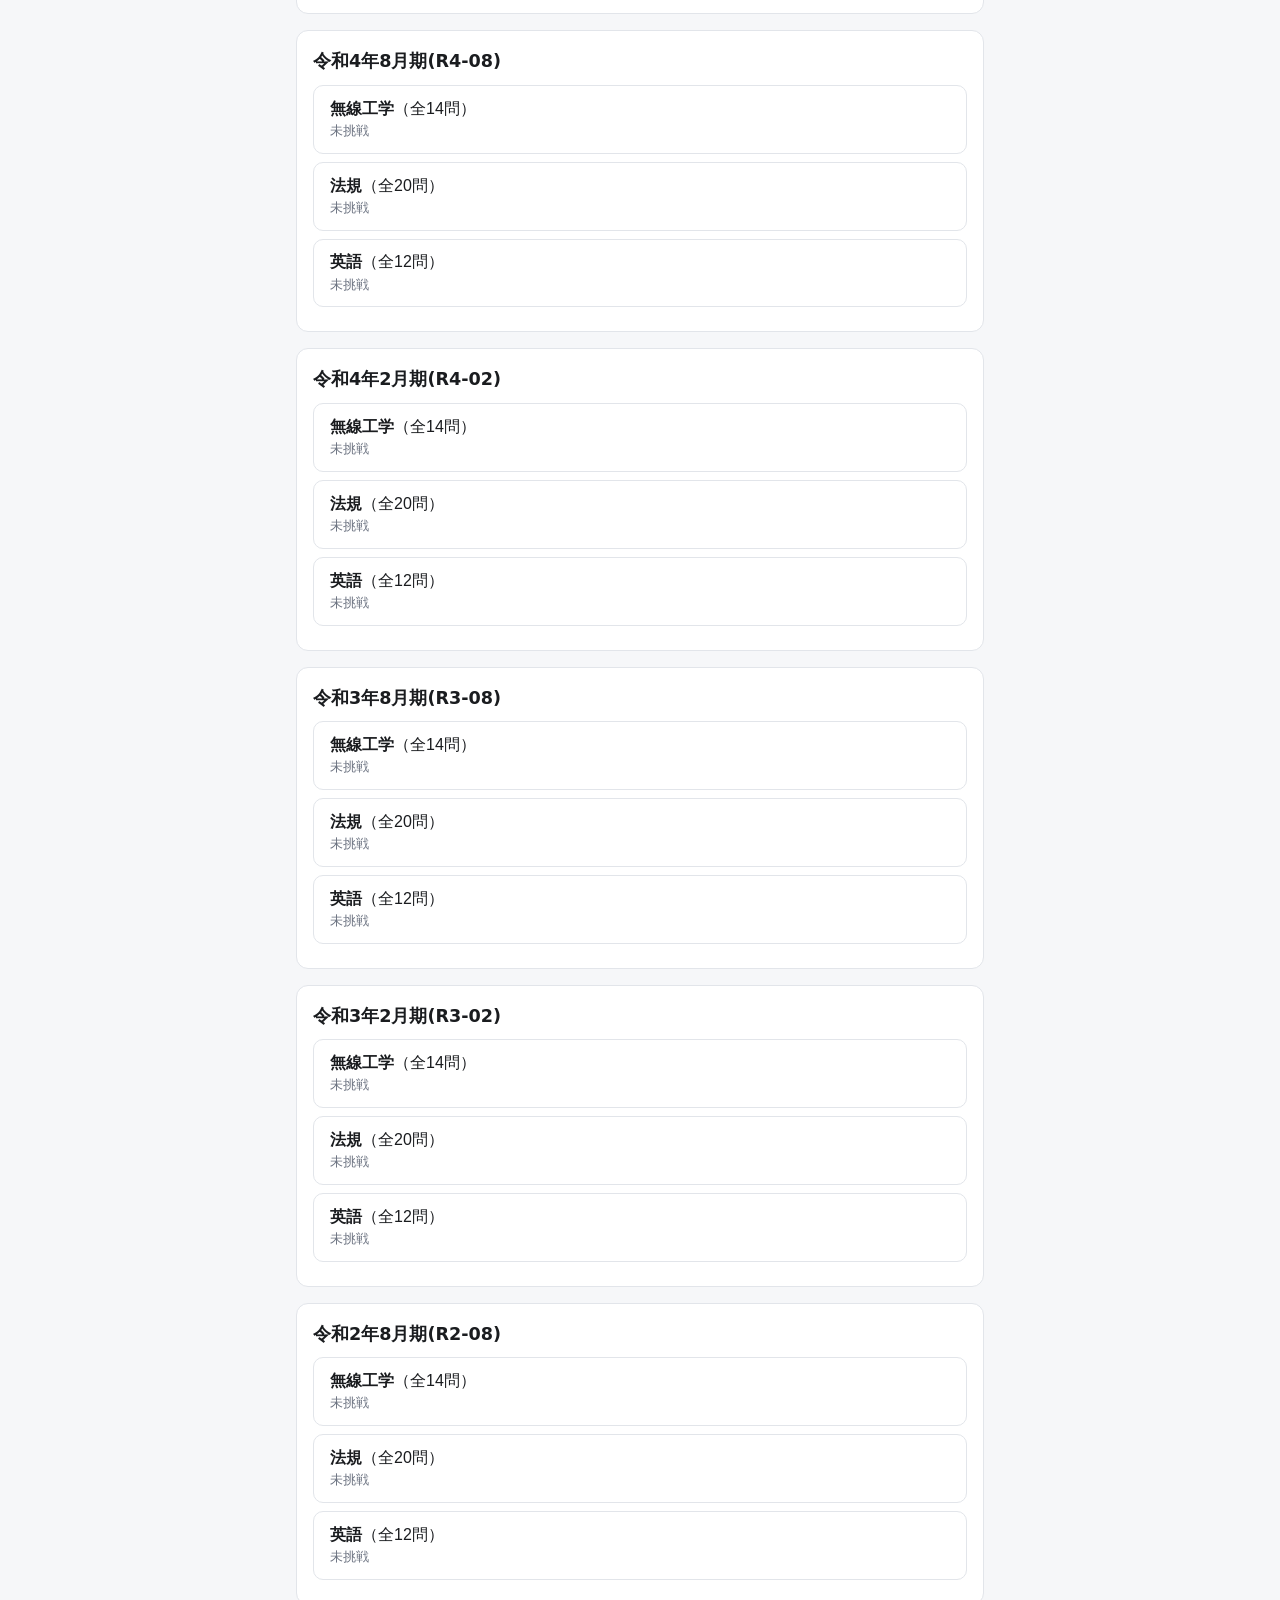
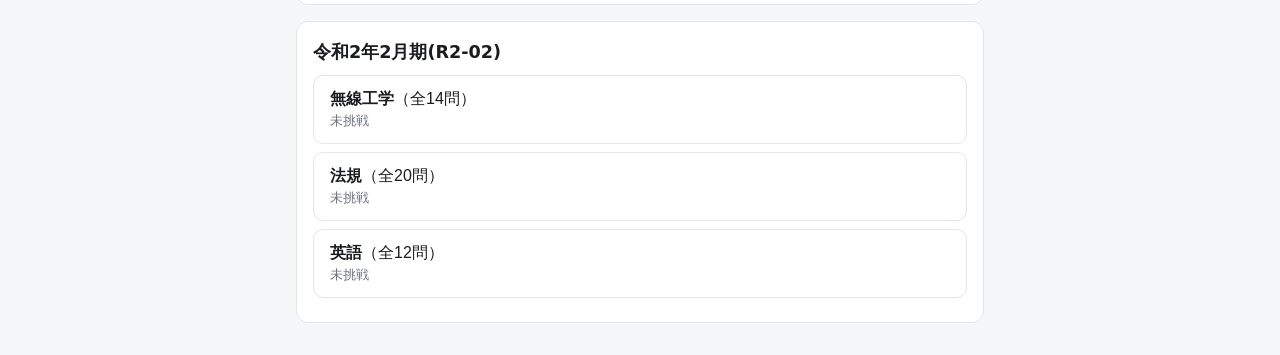
==== commit 5d3f8578: "端末間の同期を追加(同期コードのコピペ方式) サーバーは持たず、成績(attempts配列)をBase64の同期コードにして コピペで持ち運ぶ。iPhone/iPadのユニバーサルクリップボードなら " ====
--- a/index.html
+++ b/index.html
@@ -29,6 +29,27 @@
     <div id="ranking-list"></div>
   </section>
 
+  <!-- 端末間の同期 -->
+  <section id="screen-sync" class="screen" hidden>
+    <h2 class="ranking-title">端末間で同期</h2>
+    <p class="hint">成績はサーバーに送りません。コードをコピーして、もう一方の端末に貼り付けます。取り込みは常に「合体」なので、既存の記録が消えることはありません。</p>
+
+    <div class="sync-block">
+      <h3>1. この端末のコードを渡す</h3>
+      <div id="sync-export-info" class="sync-info"></div>
+      <textarea id="sync-export" class="sync-text" readonly rows="4"></textarea>
+      <button id="sync-copy-btn" class="primary sync-btn">コードをコピー</button>
+      <div id="sync-copy-msg" class="sync-msg"></div>
+    </div>
+
+    <div class="sync-block">
+      <h3>2. もう一方の端末のコードを取り込む</h3>
+      <textarea id="sync-import" class="sync-text" rows="4" placeholder="ここにコードを貼り付け" autocomplete="off"></textarea>
+      <button id="sync-import-btn" class="primary sync-btn">取り込む</button>
+      <div id="sync-import-msg" class="sync-msg"></div>
+    </div>
+  </section>
+
   <!-- 出題画面 -->
   <section id="screen-quiz" class="screen" hidden>
     <div id="quiz-meta"></div>
--- a/style.css
+++ b/style.css
@@ -76,6 +76,26 @@
 }
 .ranking-entry-btn:hover { border-color: var(--accent); color: var(--accent); }
 .ranking-title { margin: 0 0 .3rem; font-size: 1.1rem; }
+
+/* 端末間の同期 */
+.sync-entry-btn {
+  display: block; width: 100%; text-align: left; margin: 0 0 .6rem; padding: .8rem 1.1rem;
+  background: transparent; border: 1.5px dashed var(--muted); border-radius: 12px;
+  color: var(--ink); font-size: .95rem; font-weight: 700; cursor: pointer;
+}
+.sync-entry-btn:hover { border-color: var(--accent); color: var(--accent); }
+.sync-block { background: var(--card); border: 1px solid var(--line); border-radius: 12px; padding: 1rem; margin-bottom: 1rem; }
+.sync-block h3 { margin: 0 0 .5rem; font-size: 1rem; }
+.sync-info { color: var(--muted); font-size: .82rem; margin-bottom: .4rem; }
+.sync-text {
+  width: 100%; padding: .7rem; border-radius: 10px; border: 1px solid var(--line);
+  background: var(--bg); color: var(--ink); font-size: .8rem; font-family: ui-monospace, monospace;
+  word-break: break-all; resize: vertical;
+}
+.sync-btn { width: 100%; padding: .8rem; border-radius: 10px; margin-top: .6rem; cursor: pointer; font-size: 1rem; }
+.sync-msg { font-size: .85rem; margin-top: .5rem; min-height: 1.2em; color: var(--muted); }
+.sync-msg.ok { color: var(--ok); font-weight: 700; }
+.sync-msg.ng { color: var(--ng); font-weight: 700; }
 
 /* 合格判定 */
 .pass-line { margin-top: .7rem; padding: .6rem .8rem; border-radius: 10px; background: var(--bg); border: 1px solid var(--line); font-size: .85rem; line-height: 1.7; }
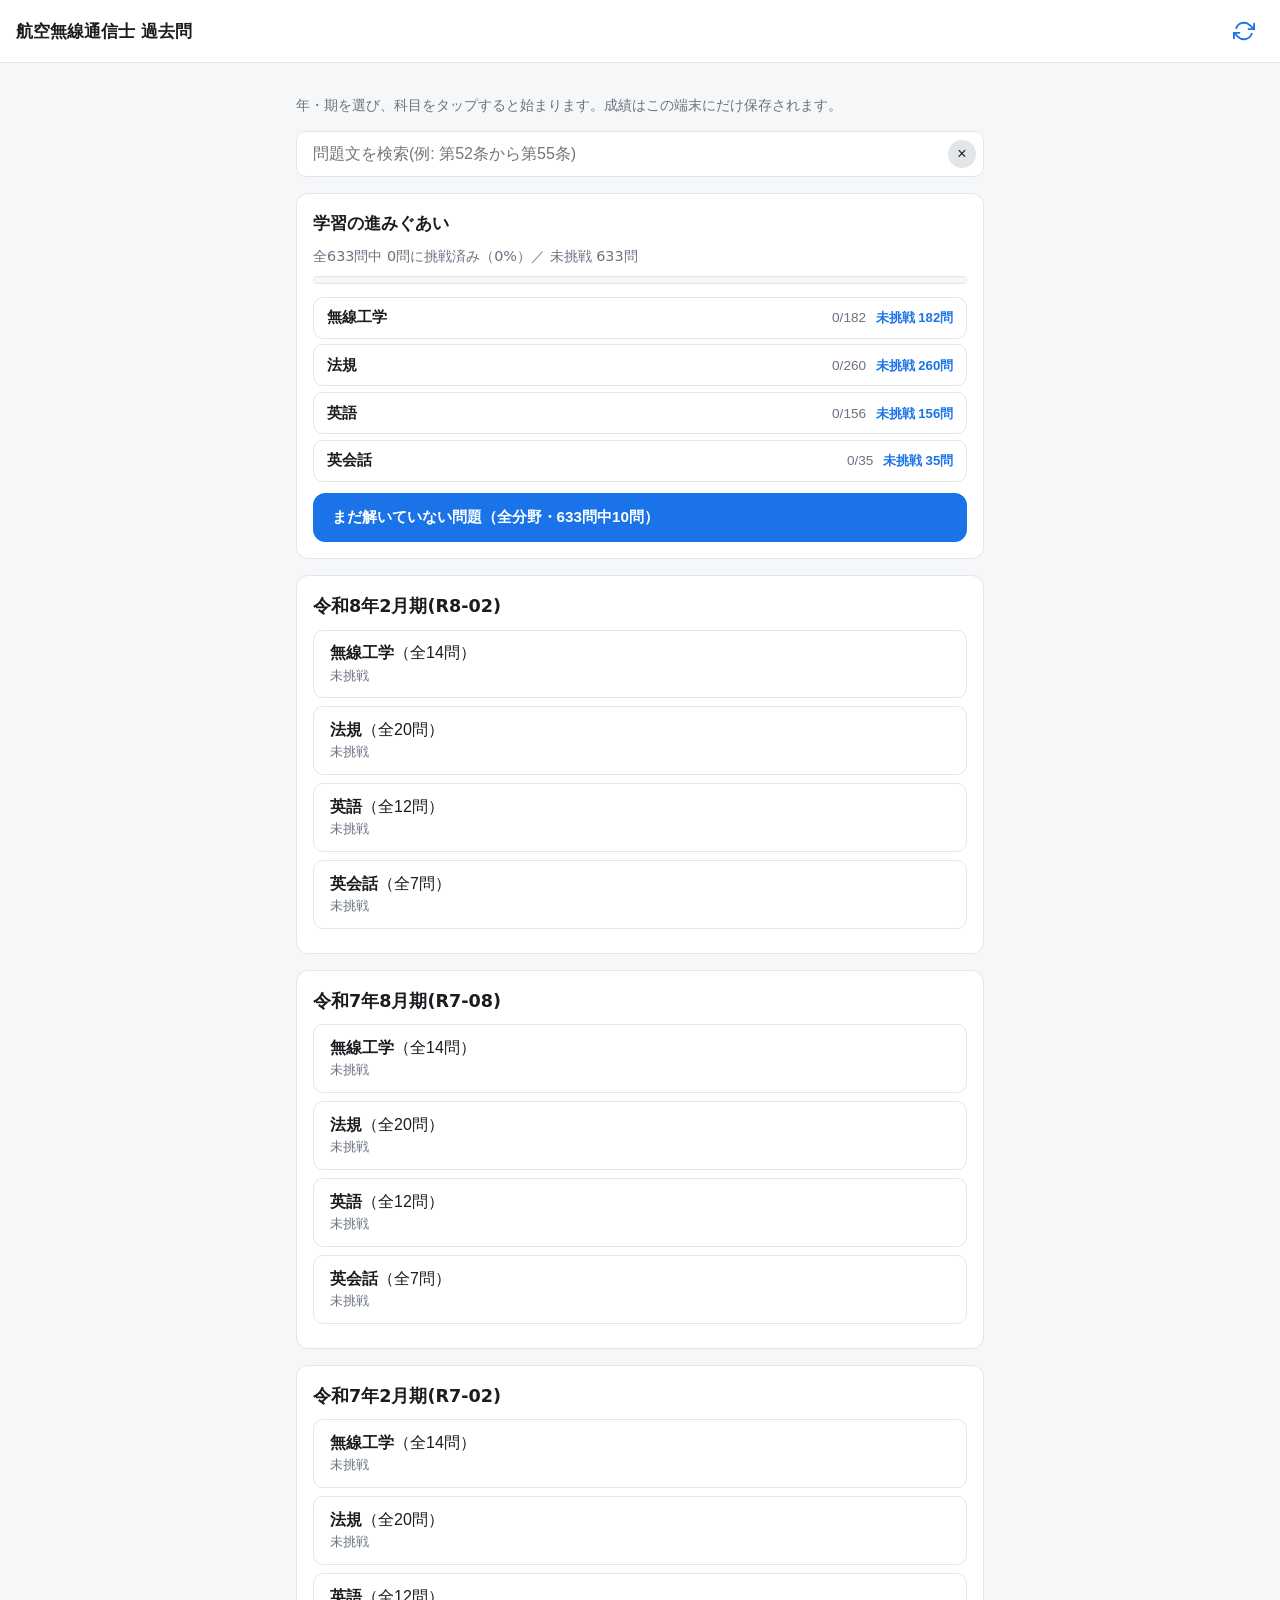
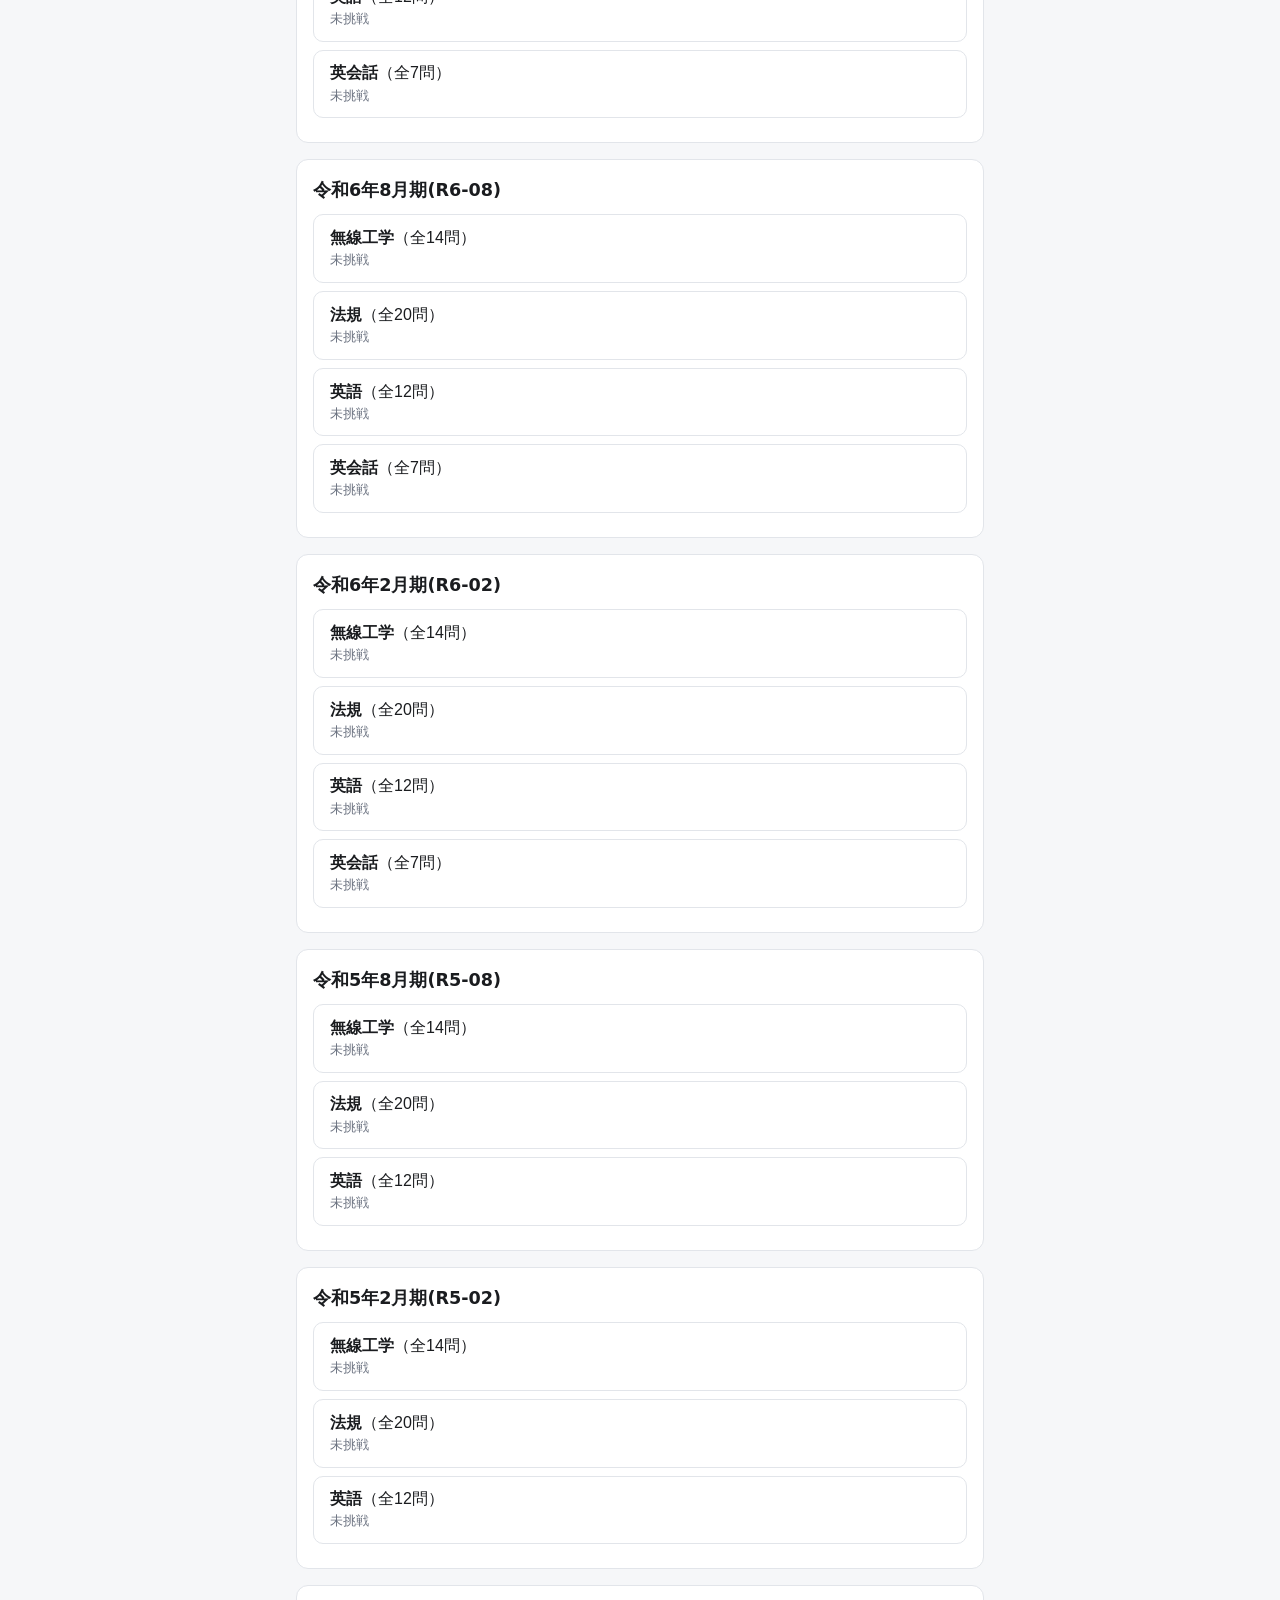
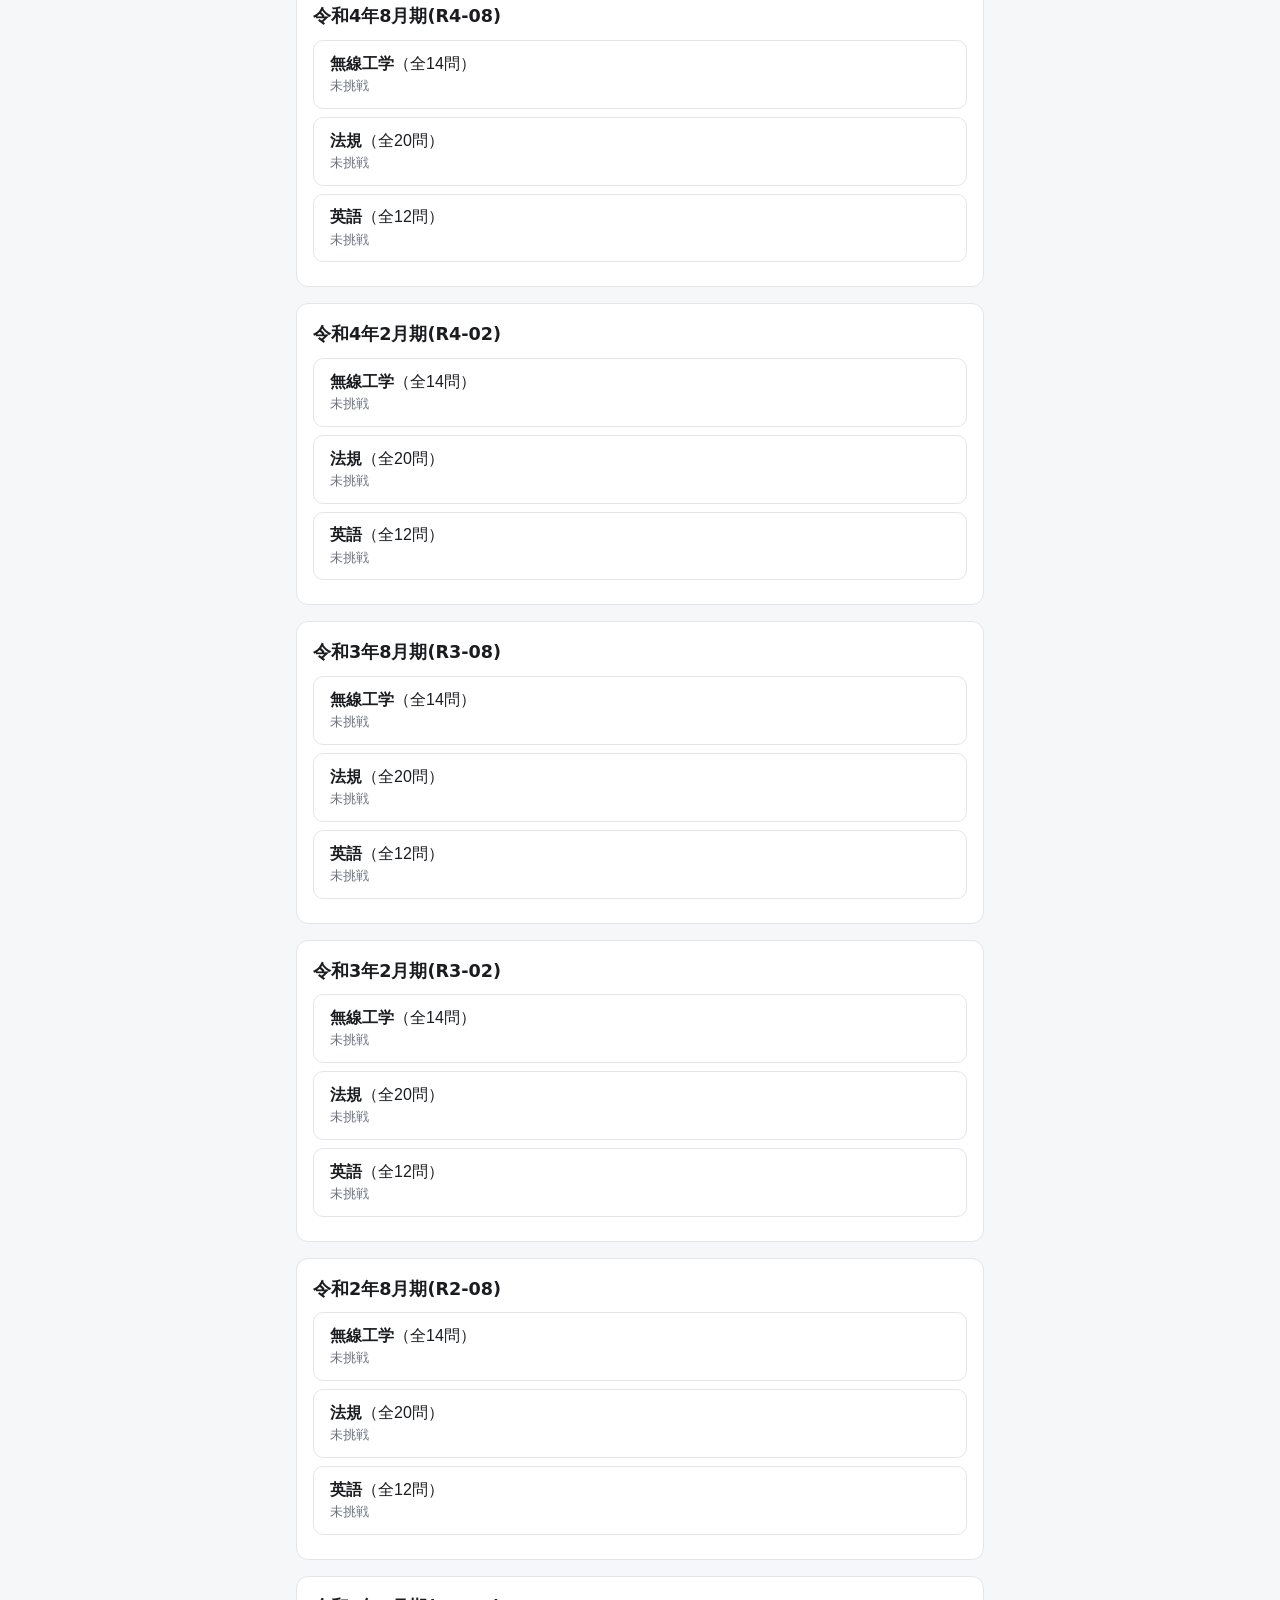
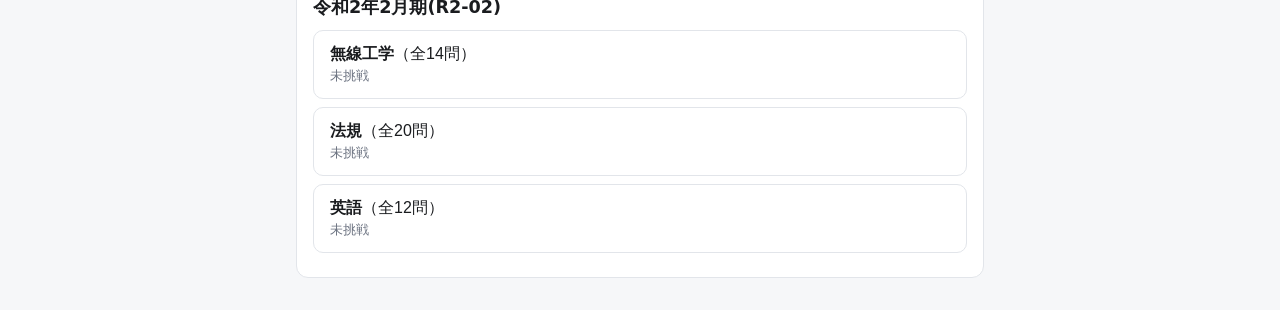
==== commit 6a1e5bb2: "UIを整理: 同期をヘッダーのアイコンへ、誤答バンクの科目別を横1列に、検索に×ボタン - 同期の入口を選択画面のボタンからヘッダー右端のアイコン(2本の矢印が円を描く形)へ移動。   選択画面にいる" ====
--- a/index.html
+++ b/index.html
@@ -10,6 +10,14 @@
   <header>
     <h1>航空無線通信士 過去問</h1>
     <button id="home-btn" class="link-btn" hidden>← 科目選択にもどる</button>
+    <button id="sync-btn" class="icon-btn" title="端末間で同期" aria-label="端末間で同期">
+      <svg viewBox="0 0 24 24" width="22" height="22" fill="none" stroke="currentColor"
+           stroke-width="2" stroke-linecap="round" stroke-linejoin="round" aria-hidden="true">
+        <polyline points="23 4 23 10 17 10"></polyline>
+        <polyline points="1 20 1 14 7 14"></polyline>
+        <path d="M3.51 9a9 9 0 0 1 14.85-3.36L23 10M1 14l4.64 4.36A9 9 0 0 0 20.49 15"></path>
+      </svg>
+    </button>
   </header>
 
   <!-- 選択画面 -->
@@ -17,6 +25,7 @@
     <p class="hint">年・期を選び、科目をタップすると始まります。成績はこの端末にだけ保存されます。</p>
     <div id="search-box">
       <input type="search" id="search-input" placeholder="問題文を検索(例: 第52条から第55条)" autocomplete="off">
+      <button id="search-clear-btn" type="button" title="検索をクリア" aria-label="検索をクリア" hidden>×</button>
     </div>
     <div id="search-results" hidden></div>
     <div id="exam-list"></div>
--- a/style.css
+++ b/style.css
@@ -22,6 +22,15 @@
 }
 header h1 { font-size: 1.05rem; margin: 0; }
 .link-btn { background: none; border: none; color: var(--accent); cursor: pointer; font-size: .9rem; }
+/* 同期アイコン(ヘッダー右端) */
+.icon-btn {
+  margin-left: auto; display: inline-flex; align-items: center; justify-content: center;
+  width: 40px; height: 40px; padding: 0; flex: none;
+  background: none; border: none; border-radius: 10px;
+  color: var(--accent); cursor: pointer;
+}
+.icon-btn:hover { background: var(--pick); }
+.icon-btn:active { transform: scale(.92); }
 .screen { max-width: 720px; margin: 0 auto; padding: 1rem; }
 .hint { color: var(--muted); font-size: .9rem; }
 
@@ -42,9 +51,21 @@
   color: #d9730d; font-size: .95rem; font-weight: 700; cursor: pointer;
 }
 .mistake-review-btn:hover { background: rgba(217, 115, 13, 0.08); }
+/* 科目別の誤答バンク: 横1列に等分割 */
+.mistake-subject-row { display: flex; gap: .4rem; margin: 0 0 .6rem; }
+.mistake-subject-btn {
+  flex: 1 1 0; min-width: 0; display: flex; flex-direction: column; align-items: center; gap: .1rem;
+  padding: .5rem .2rem; background: transparent; border: 1.5px dashed #d9730d; border-radius: 10px;
+  color: #d9730d; cursor: pointer;
+}
+.mistake-subject-btn:hover { background: rgba(217, 115, 13, 0.08); }
+.mistake-subject-btn .ms-name { font-size: .78rem; font-weight: 700; white-space: nowrap; }
+.mistake-subject-btn .ms-count { font-size: .72rem; opacity: .85; }
 @media (prefers-color-scheme: dark) {
   .mistake-review-btn { color: #e8894a; border-color: #e8894a; }
   .mistake-review-btn:hover { background: rgba(232, 137, 74, 0.12); }
+  .mistake-subject-btn { color: #e8894a; border-color: #e8894a; }
+  .mistake-subject-btn:hover { background: rgba(232, 137, 74, 0.12); }
 }
 
 /* 学習の進みぐあい */
@@ -78,12 +99,6 @@
 .ranking-title { margin: 0 0 .3rem; font-size: 1.1rem; }
 
 /* 端末間の同期 */
-.sync-entry-btn {
-  display: block; width: 100%; text-align: left; margin: 0 0 .6rem; padding: .8rem 1.1rem;
-  background: transparent; border: 1.5px dashed var(--muted); border-radius: 12px;
-  color: var(--ink); font-size: .95rem; font-weight: 700; cursor: pointer;
-}
-.sync-entry-btn:hover { border-color: var(--accent); color: var(--accent); }
 .sync-block { background: var(--card); border: 1px solid var(--line); border-radius: 12px; padding: 1rem; margin-bottom: 1rem; }
 .sync-block h3 { margin: 0 0 .5rem; font-size: 1rem; }
 .sync-info { color: var(--muted); font-size: .82rem; margin-bottom: .4rem; }
@@ -104,12 +119,22 @@
 .pass-line.ng { border-color: var(--ng); color: var(--ng); }
 
 /* 検索 */
-#search-box { margin-bottom: 1rem; }
+#search-box { position: relative; margin-bottom: 1rem; }
 #search-input {
-  width: 100%; padding: .8rem 1rem; border-radius: 10px; border: 1px solid var(--line);
+  width: 100%; padding: .8rem 2.6rem .8rem 1rem; border-radius: 10px; border: 1px solid var(--line);
   background: var(--card); color: var(--ink); font-size: 1rem;
 }
 #search-input:focus { outline: none; border-color: var(--accent); }
+/* 端末ごとに見た目が違う標準の×は隠し、自前のボタンに統一する */
+#search-input::-webkit-search-cancel-button { -webkit-appearance: none; appearance: none; }
+#search-clear-btn {
+  position: absolute; top: 50%; right: .5rem; transform: translateY(-50%);
+  display: flex; align-items: center; justify-content: center;
+  width: 28px; height: 28px; padding: 0; line-height: 1;
+  background: var(--line); border: none; border-radius: 999px;
+  color: var(--ink); font-size: 1rem; cursor: pointer;
+}
+#search-clear-btn:hover { background: var(--accent); color: #fff; }
 #search-results { margin-bottom: 1rem; }
 .search-result-count { color: var(--muted); font-size: .85rem; margin-bottom: .6rem; }
 .search-quiz-bar { display: flex; flex-wrap: wrap; gap: .5rem; margin-bottom: .8rem; }
